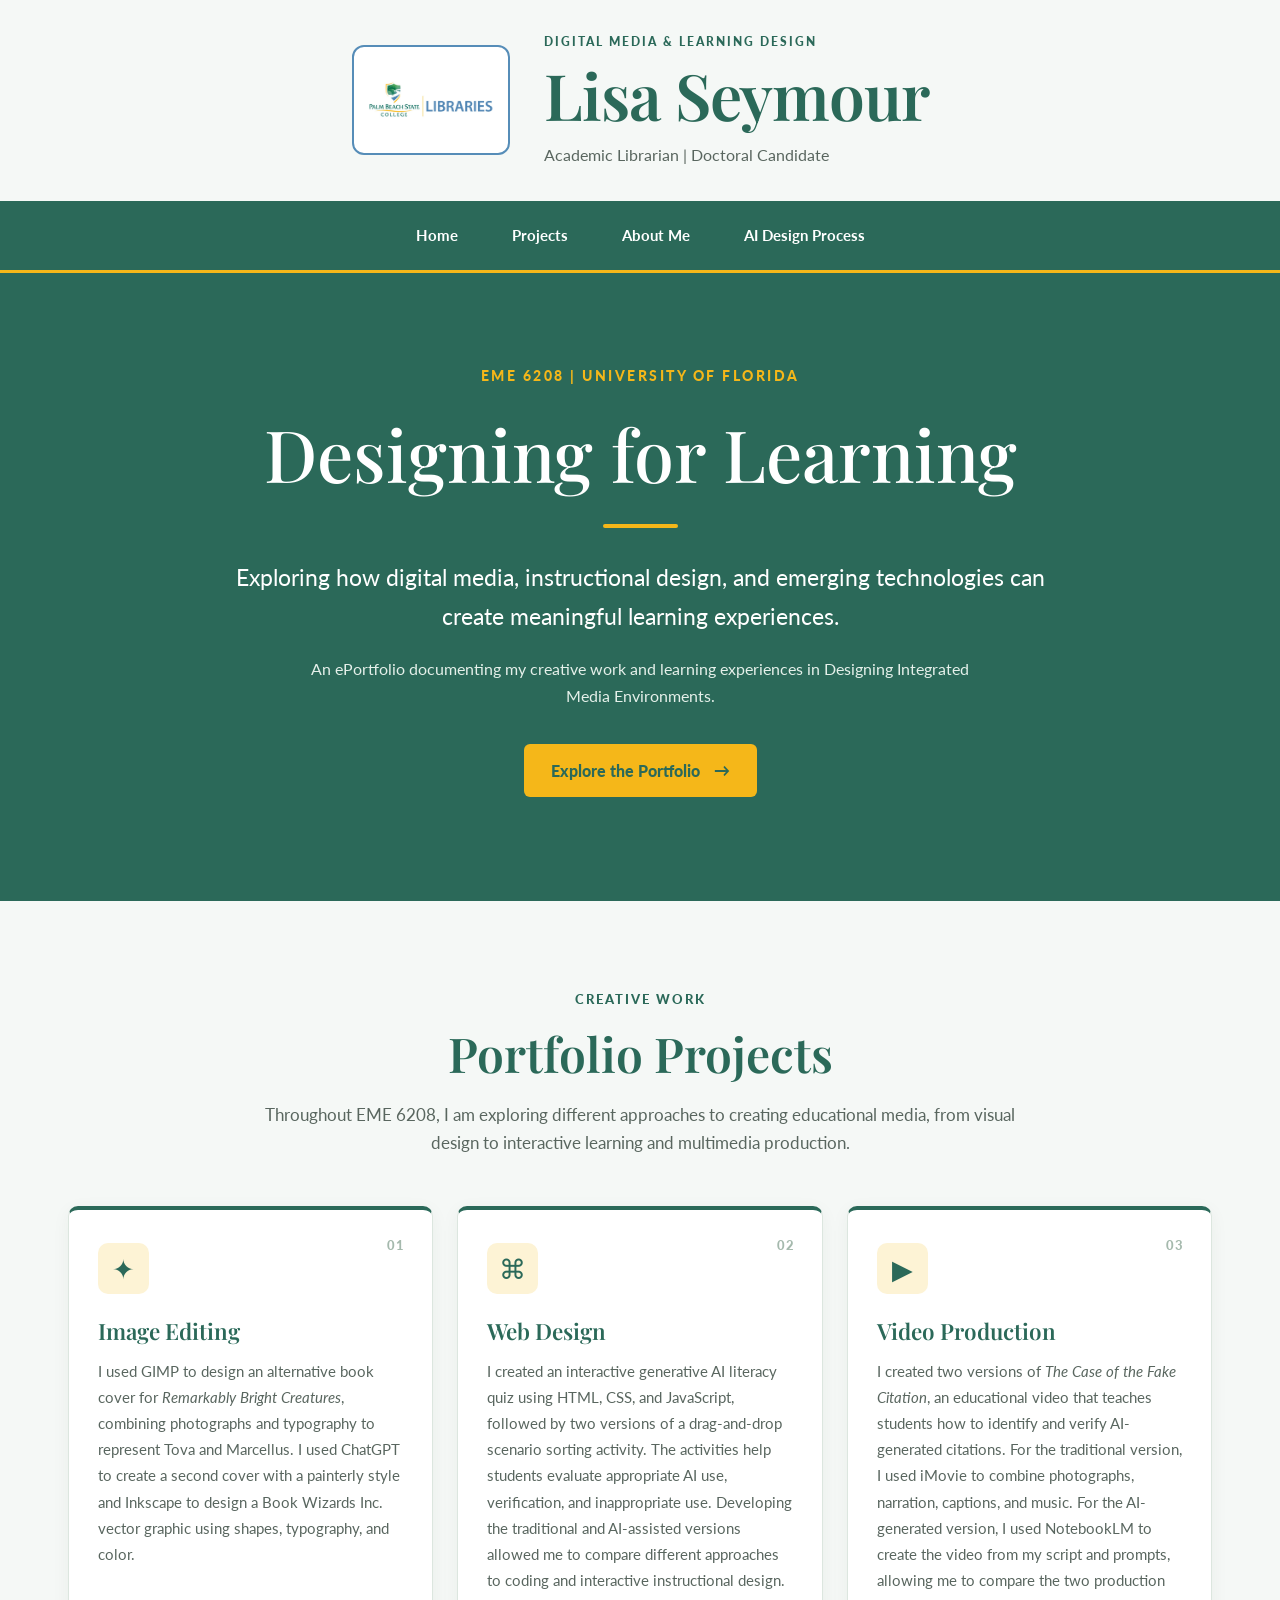
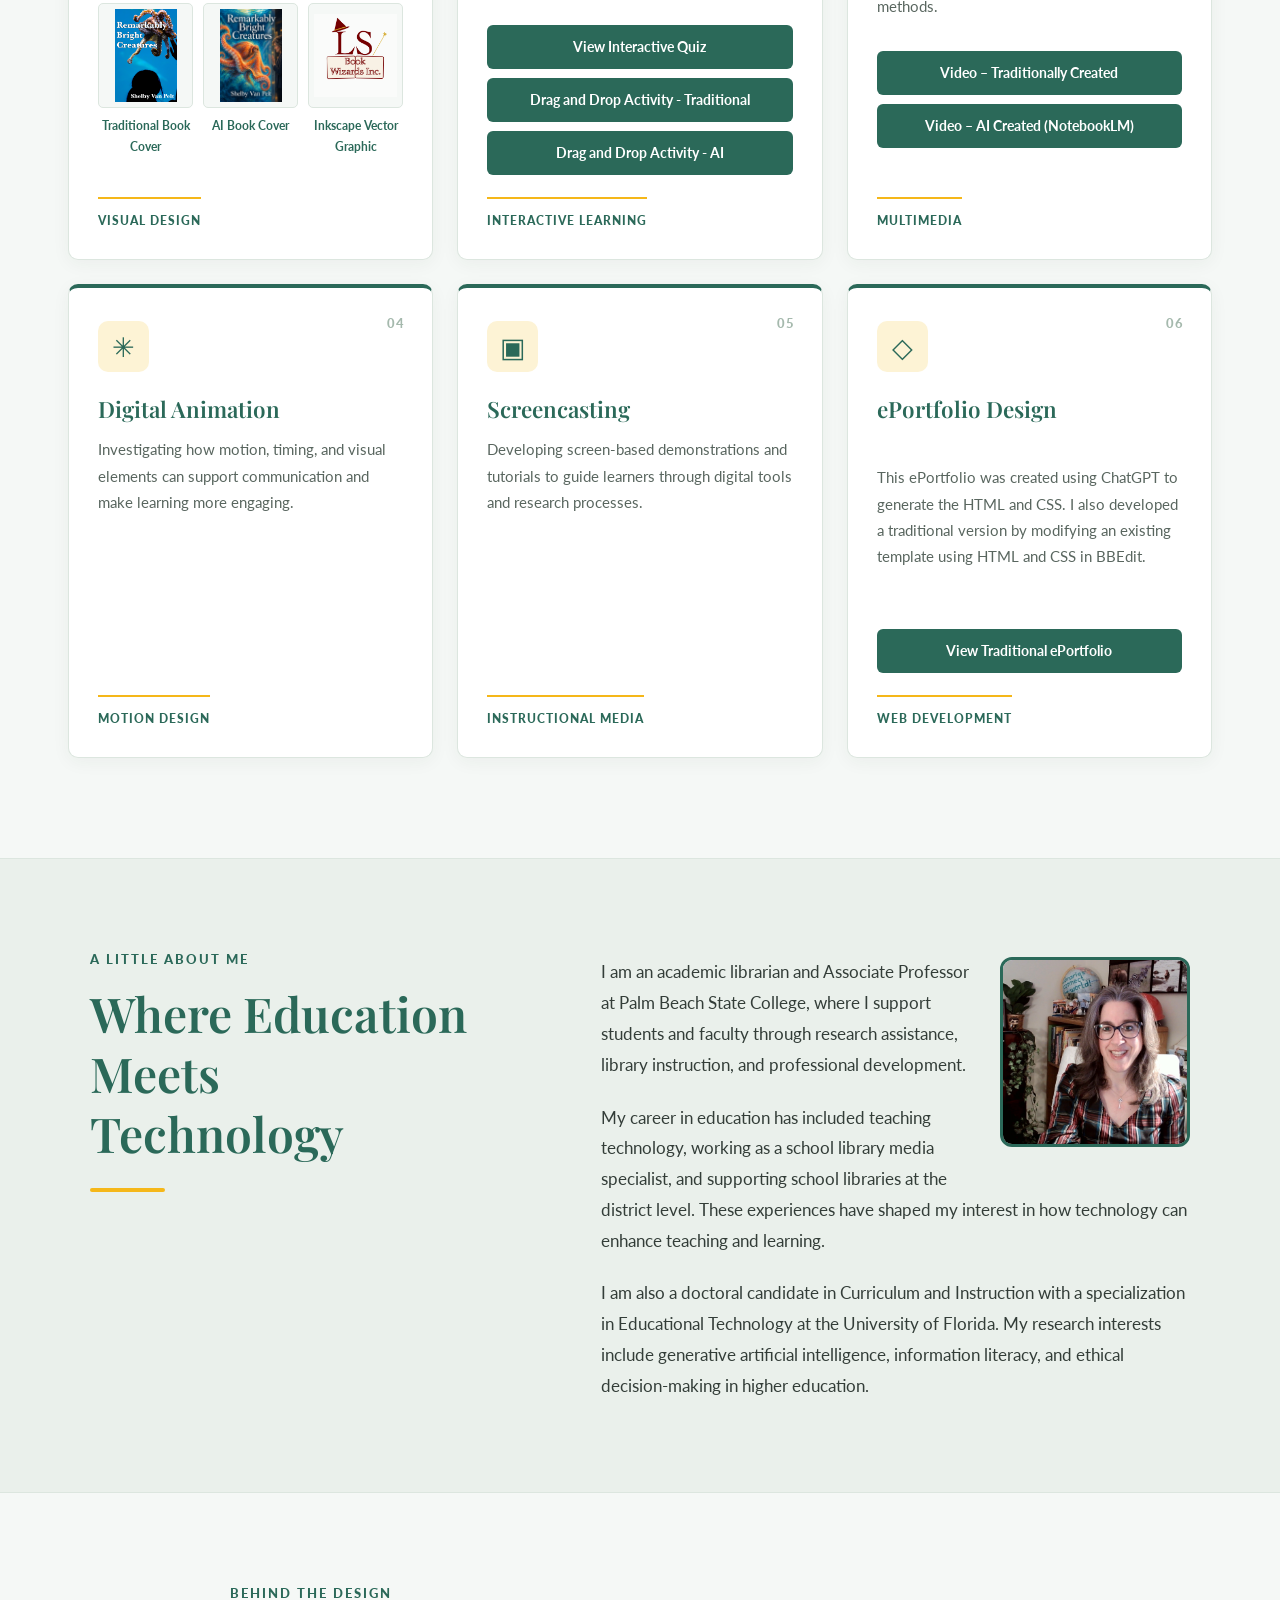
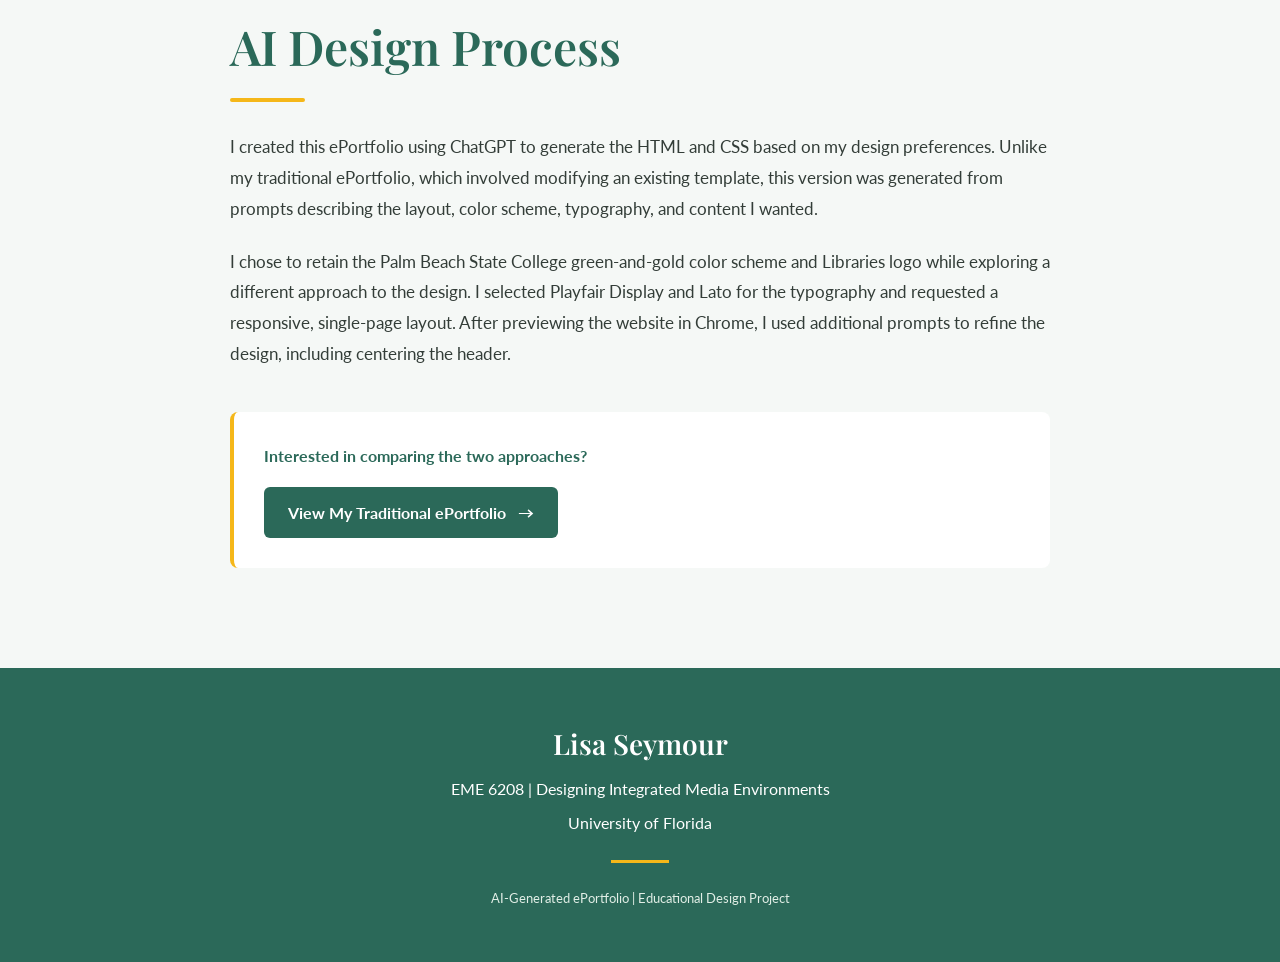
==== eportfolio/index.html @ 08dcd6a3 "Rename AI ePortfolio folder" ====
<!DOCTYPE html>
<html lang="en">
<head>
  <meta charset="UTF-8">
  <meta name="viewport" content="width=device-width, initial-scale=1.0">
  <meta name="description" content="Lisa Seymour's AI-generated ePortfolio for EME 6208: Designing Integrated Media Environments.">
  <title>Lisa Seymour | Digital Media ePortfolio</title>
  <link rel="stylesheet" href="style.css">
</head>

<body>

  <!-- Header and navigation -->
  <header class="site-header" id="home">
    <div class="header-inner">

      <a class="logo-link" href="#home" aria-label="Return to homepage">
        <div class="logo-frame">
          <img src="PBSC_LIBRARIES-LOGO.jpg"
               alt="Palm Beach State College Libraries logo">
        </div>
      </a>

      <div class="header-identity">
        <p class="eyebrow">Digital Media & Learning Design</p>
        <h1>Lisa Seymour</h1>
        <p class="header-subtitle">
          Academic Librarian | Doctoral Candidate
        </p>
      </div>

    </div>

    <nav class="main-nav" aria-label="Main navigation">
      <a href="#home">Home</a>
      <a href="#projects">Projects</a>
      <a href="#about">About Me</a>
      <a href="#ai-process">AI Design Process</a>
    </nav>
  </header>

  <main>

    <!-- Introduction -->
    <section class="hero" aria-labelledby="hero-title">
      <div class="hero-content">
        <p class="hero-kicker">EME 6208 | University of Florida</p>

        <h2 id="hero-title">Designing for Learning</h2>

        <div class="gold-rule"></div>

        <p class="hero-description">
          Exploring how digital media, instructional design,
          and emerging technologies can create meaningful
          learning experiences.
        </p>

        <p class="hero-secondary">
          An ePortfolio documenting my creative work and
          learning experiences in Designing Integrated
          Media Environments.
        </p>

        <a class="hero-button" href="#projects">
          Explore the Portfolio
          <span aria-hidden="true">&rarr;</span>
        </a>
      </div>
    </section>

    <!-- Project showcase -->
    <section class="projects-section" id="projects"
             aria-labelledby="projects-title">

      <div class="section-heading">
        <p class="section-label">Creative Work</p>
        <h2 id="projects-title">Portfolio Projects</h2>
        <p>
          Throughout EME 6208, I am exploring different
          approaches to creating educational media,
          from visual design to interactive learning
          and multimedia production.
        </p>
      </div>

      <div class="project-grid">

        <article class="project-card">
          <div class="card-number">01</div>
          <div class="card-icon" aria-hidden="true">✦</div>
          <h3>Image Editing</h3>
          <p>
  I used GIMP to design an alternative book cover for
  <em>Remarkably Bright Creatures</em>, combining photographs
  and typography to represent Tova and Marcellus.
  I used ChatGPT to create a second cover with a painterly
  style and Inkscape to design a Book Wizards Inc.
  vector graphic using shapes, typography, and color.
</p>
          
<div class="image-gallery">

  <a href="remarkably-bright-creatures-traditional.png"
     target="_blank" rel="noopener noreferrer">
    <img src="remarkably-bright-creatures-traditional.png"
         alt="Traditionally designed alternative cover for Remarkably Bright Creatures">
    <span>Traditional Book Cover</span>
  </a>

  <a href="AI_RemarkablyBrightCreatures.png"
     target="_blank" rel="noopener noreferrer">
    <img src="AI_RemarkablyBrightCreatures.png"
         alt="AI-generated alternative cover for Remarkably Bright Creatures">
    <span>AI Book Cover</span>
  </a>

  <a href="book-wizard-final.png"
     target="_blank" rel="noopener noreferrer">
    <img src="book-wizard-final.png"
         alt="Book Wizards vector illustration created in Inkscape">
    <span>Inkscape Vector Graphic</span>
  </a>

</div>

          <span class="card-category">Visual Design</span>
        </article>

        <article class="project-card">
          <div class="card-number">02</div>
          <div class="card-icon" aria-hidden="true">⌘</div>
          <h3>Web Design</h3>
         <p>
  I created an interactive generative AI literacy quiz
  using HTML, CSS, and JavaScript, followed by two
  versions of a drag-and-drop scenario sorting activity.
  The activities help students evaluate appropriate AI
  use, verification, and inappropriate use. Developing
  the traditional and AI-assisted versions allowed me
  to compare different approaches to coding and
  interactive instructional design.
</p>
<div class="project-links">
  <a href="https://lisaseymour.github.io/designing-integrated-media/project-2/"
     target="_blank" rel="noopener noreferrer"
     class="project-button">
    View Interactive Quiz
  </a>

  <a href="https://lisaseymour.github.io/designing-integrated-media/project-3-traditional/"
     target="_blank" rel="noopener noreferrer"
     class="project-button">
    Drag and Drop Activity - Traditional
  </a>

  <a href="https://lisaseymour.github.io/designing-integrated-media/project-3-ai/"
     target="_blank" rel="noopener noreferrer"
     class="project-button">
    Drag and Drop Activity - AI
  </a>
</div>

          <span class="card-category">Interactive Learning</span>
        </article>

        <article class="project-card">
          <div class="card-number">03</div>
          <div class="card-icon" aria-hidden="true">▶</div>
          <h3>Video Production</h3>
          <p>
  I created two versions of <em>The Case of the Fake
  Citation</em>, an educational video that teaches
  students how to identify and verify AI-generated
  citations. For the traditional version, I used
  iMovie to combine photographs, narration, captions,
  and music. For the AI-generated version, I used
  NotebookLM to create the video from my script and
  prompts, allowing me to compare the two production
  methods.
</p>
         
<div class="project-links">

  <a href="https://youtu.be/gQKt2Cko8yQ"
     target="_blank" rel="noopener noreferrer"
     class="project-button">
    Video – Traditionally Created
  </a>

  <a href="https://youtu.be/zYoEh9pYAro"
     target="_blank" rel="noopener noreferrer"
     class="project-button">
    Video – AI Created (NotebookLM)
  </a>

</div>

          <span class="card-category">Multimedia</span>
        </article>

        <article class="project-card">
          <div class="card-number">04</div>
          <div class="card-icon" aria-hidden="true">✳</div>
          <h3>Digital Animation</h3>
          <p>
            Investigating how motion, timing, and visual
            elements can support communication and make
            learning more engaging.
          </p>
          <span class="card-category">Motion Design</span>
        </article>

        <article class="project-card">
          <div class="card-number">05</div>
          <div class="card-icon" aria-hidden="true">▣</div>
          <h3>Screencasting</h3>
          <p>
            Developing screen-based demonstrations and
            tutorials to guide learners through digital
            tools and research processes.
          </p>
          <span class="card-category">Instructional Media</span>
        </article>

        <article class="project-card">
          <div class="card-number">06</div>
          <div class="card-icon" aria-hidden="true">◇</div>
          <h3>ePortfolio Design</h3>
          <p>
           <p>
  This ePortfolio was created using ChatGPT to generate
  the HTML and CSS. I also developed a traditional
  version by modifying an existing template using
  HTML and CSS in BBEdit.
</p>
          </p>
         <div class="project-links">
  <a href="https://lisaseymour.github.io/designing-integrated-media/"
     target="_blank" rel="noopener noreferrer"
     class="project-button">
    View Traditional ePortfolio
  </a>
</div>
          <span class="card-category">Web Development</span>
        </article>

      </div>
    </section>

    <!-- About section -->
    <section class="about-section" id="about"
             aria-labelledby="about-title">

      <div class="about-container">

        <div class="about-intro">
          <p class="section-label">A Little About Me</p>
          <h2 id="about-title">Where Education Meets Technology</h2>
          <div class="gold-rule"></div>
        </div>

        <div class="about-text">
        <img
  src="Profile_Square.jpg"
  alt="Lisa Seymour"
  class="about-photo"
>
          <p>
            I am an academic librarian and Associate Professor
            at Palm Beach State College, where I support
            students and faculty through research assistance,
            library instruction, and professional development.
          </p>

          <p>
            My career in education has included teaching
            technology, working as a school library media
            specialist, and supporting school libraries
            at the district level. These experiences have
            shaped my interest in how technology can enhance
            teaching and learning.
          </p>

          <p>
            I am also a doctoral candidate in Curriculum
            and Instruction with a specialization in
            Educational Technology at the University of
            Florida. My research interests include generative
            artificial intelligence, information literacy,
            and ethical decision-making in higher education.
          </p>
        </div>

      </div>
    </section>

<!-- AI Design Process -->
<section class="ai-process-section" id="ai-process"
         aria-labelledby="ai-process-title">

  <div class="ai-process-container">

    <p class="section-label">Behind the Design</p>
    <h2 id="ai-process-title">AI Design Process</h2>
    <div class="gold-rule"></div>

    <p>
      I created this ePortfolio using ChatGPT to generate the
      HTML and CSS based on my design preferences. Unlike my
      traditional ePortfolio, which involved modifying an
      existing template, this version was generated from
      prompts describing the layout, color scheme, typography,
      and content I wanted.
    </p>

    <p>
      I chose to retain the Palm Beach State College green-and-gold
      color scheme and Libraries logo while exploring a different
      approach to the design. I selected Playfair Display and Lato
      for the typography and requested a responsive, single-page
      layout. After previewing the website in Chrome, I used
      additional prompts to refine the design, including centering
      the header.
    </p>

    <div class="comparison-link">
      <p>Interested in comparing the two approaches?</p>

      <a href="https://lisaseymour.github.io/designing-integrated-media/"
         target="_blank"
         rel="noopener noreferrer"
         class="traditional-button">
        View My Traditional ePortfolio
        <span aria-hidden="true">&rarr;</span>
      </a>
    </div>

  </div>
</section>

  </main>

  <!-- Footer -->
  <footer class="site-footer">
    <p class="footer-name">Lisa Seymour</p>
    <p>EME 6208 | Designing Integrated Media Environments</p>
    <p>University of Florida</p>

    <div class="footer-rule"></div>

    <p class="footer-note">
      AI-Generated ePortfolio | Educational Design Project
    </p>
  </footer>

</body>
</html>
---- eportfolio/style.css ----
/* ==========================================
   AI-GENERATED EPORTFOLIO
   Lisa Seymour | EME 6208
   ========================================== */

/* Google Fonts */

@import url('https://fonts.googleapis.com/css2?family=Lato:wght@300;400;700;900&family=Playfair+Display:wght@400;500;600;700&display=swap');


/* Color palette and design settings */

:root {
  --pbsc-green: #2B6959;
  --pbsc-gold: #F5B719;
  --library-blue: #568DB8;
  --off-white: #F5F8F6;
  --white: #FFFFFF;
  --text-dark: #333D38;
  --text-muted: #59665F;
  --border-light: #DCE6DF;

  --serif-font: 'Playfair Display', Georgia, serif;
  --body-font: 'Lato', Arial, sans-serif;
}


/* Basic reset */

* {
  box-sizing: border-box;
}

html {
  scroll-behavior: smooth;
}

body {
  margin: 0;
  background-color: var(--off-white);
  color: var(--text-dark);
  font-family: var(--body-font);
  font-size: 16px;
  line-height: 1.7;
}

h1, h2, h3, p {
  margin-top: 0;
}

h1, h2, h3 {
  line-height: 1.25;
}

h1, h2 {
  font-family: var(--serif-font);
}

a {
  color: inherit;
}

a:focus-visible {
  outline: 3px solid var(--library-blue);
  outline-offset: 4px;
}

section {
  scroll-margin-top: 24px;
}


/* ==========================================
   HEADER
   ========================================== */

.site-header {
  background-color: var(--off-white);
  border-bottom: 3px solid var(--pbsc-gold);
}

.header-inner {
  max-width: 1160px;
  margin: 0 auto;
  padding: 32px 28px;
  display: flex;
  align-items: center;
  gap: 34px;
}

.logo-link {
  display: inline-flex;
  flex-shrink: 0;
  text-decoration: none;
}

.logo-frame {
  width: 158px;
  min-height: 110px;
  display: flex;
  align-items: center;
  justify-content: center;
  background-color: var(--white);
  border: 2px solid var(--library-blue);
  border-radius: 12px;
  padding: 12px;
}

.logo-frame img {
  display: block;
  width: 100%;
  max-height: 100px;
  object-fit: contain;
}

.header-identity h1 {
  font-size: clamp(2.6rem, 5vw, 4.3rem);
  font-weight: 600;
  color: var(--pbsc-green);
  margin: 3px 0 6px;
  letter-spacing: -1px;
}

.eyebrow {
  margin: 0;
  color: var(--pbsc-green);
  font-size: 0.75rem;
  font-weight: 900;
  letter-spacing: 2px;
  text-transform: uppercase;
}

.header-subtitle {
  color: var(--text-muted);
  font-size: 1rem;
  margin: 0;
}


/* Navigation */

.main-nav {
  display: flex;
  justify-content: center;
  flex-wrap: wrap;
  gap: 8px;
  padding: 12px 20px;
  background-color: var(--pbsc-green);
}

.main-nav a {
  color: var(--white);
  font-size: 0.92rem;
  font-weight: 700;
  text-decoration: none;
  padding: 10px 23px;
  border-radius: 5px;
  transition: background-color 0.2s ease,
              color 0.2s ease;
}

.main-nav a:hover,
.main-nav a:focus-visible {
  background-color: var(--pbsc-gold);
  color: var(--pbsc-green);
}


/* ==========================================
   HERO INTRODUCTION
   ========================================== */

.hero {
  background-color: var(--pbsc-green);
  color: var(--white);
  padding: 92px 28px 104px;
  text-align: center;
}

.hero-content {
  max-width: 850px;
  margin: 0 auto;
}

.hero-kicker {
  color: var(--pbsc-gold);
  font-size: 0.85rem;
  font-weight: 900;
  letter-spacing: 2.5px;
  text-transform: uppercase;
  margin-bottom: 20px;
}

.hero h2 {
  color: var(--white);
  font-size: clamp(2.6rem, 6vw, 4.5rem);
  font-weight: 500;
  margin-bottom: 26px;
}

.gold-rule {
  width: 75px;
  height: 4px;
  background-color: var(--pbsc-gold);
  border-radius: 2px;
}

.hero .gold-rule {
  margin: 0 auto 30px;
}

.hero-description {
  font-size: clamp(1.1rem, 2.5vw, 1.45rem);
  font-weight: 400;
  line-height: 1.7;
  margin-bottom: 18px;
}

.hero-secondary {
  max-width: 670px;
  margin: 0 auto 35px;
  color: #E5F0EA;
  font-size: 1rem;
}

.hero-button {
  display: inline-flex;
  align-items: center;
  justify-content: center;
  gap: 14px;
  background-color: var(--pbsc-gold);
  color: var(--pbsc-green);
  padding: 13px 27px;
  border-radius: 6px;
  font-weight: 900;
  text-decoration: none;
  transition: background-color 0.2s ease,
              transform 0.2s ease;
}

.hero-button:hover {
  background-color: var(--white);
  transform: translateY(-2px);
}


/* ==========================================
   PROJECT SHOWCASE
   ========================================== */

.projects-section {
  max-width: 1200px;
  margin: 0 auto;
  padding: 88px 28px 100px;
}

.section-heading {
  max-width: 760px;
  margin: 0 auto 48px;
  text-align: center;
}

.section-label {
  color: var(--pbsc-green);
  font-size: 0.8rem;
  font-weight: 900;
  text-transform: uppercase;
  letter-spacing: 2px;
  margin-bottom: 12px;
}

.section-heading h2,
.about-intro h2 {
  font-size: clamp(2.1rem, 4vw, 3rem);
  font-weight: 600;
  color: var(--pbsc-green);
  margin-bottom: 18px;
}

.section-heading > p:last-child {
  color: var(--text-muted);
  font-size: 1.05rem;
  margin-bottom: 0;
}


/* Six responsive project cards */

.project-grid {
  display: grid;
  grid-template-columns: repeat(3, minmax(0, 1fr));
  gap: 24px;
}

.project-card {
  position: relative;
  display: flex;
  flex-direction: column;
  min-width: 0;
  min-height: 315px;
  padding: 33px 29px 28px;
  background-color: var(--white);
  border: 1px solid var(--border-light);
  border-top: 4px solid var(--pbsc-green);
  border-radius: 10px;
  box-shadow: 0 4px 18px rgba(32, 65, 49, 0.05);
  transition: transform 0.2s ease,
              box-shadow 0.2s ease;
}

.project-card:hover {
  transform: translateY(-4px);
  box-shadow: 0 10px 26px rgba(32, 65, 49, 0.12);
}

.card-number {
  position: absolute;
  top: 25px;
  right: 27px;
  color: #A5B9AD;
  font-size: 0.8rem;
  font-weight: 900;
  letter-spacing: 1px;
}

.card-icon {
  display: flex;
  justify-content: center;
  align-items: center;
  width: 51px;
  height: 51px;
  margin-bottom: 23px;
  color: var(--pbsc-green);
  background-color: #FDF3D5;
  border-radius: 10px;
  font-size: 1.7rem;
  line-height: 1;
}

.project-card h3 {
  color: var(--pbsc-green);
  font-family: var(--serif-font);
  font-size: 1.4rem;
  font-weight: 600;
  margin-bottom: 13px;
}

.project-card p {
  color: var(--text-muted);
  font-size: 0.96rem;
  line-height: 1.7;
  margin-bottom: 28px;
}

.card-category {
  align-self: flex-start;
  margin-top: auto;
  padding-top: 12px;
  border-top: 2px solid var(--pbsc-gold);
  color: var(--pbsc-green);
  font-size: 0.76rem;
  font-weight: 900;
  text-transform: uppercase;
  letter-spacing: 1px;
}


/* ==========================================
   ABOUT ME
   ========================================== */

.about-section {
  background-color: #EAF0EB;
  border-top: 1px solid var(--border-light);
  padding: 90px 28px;
}

.about-container {
  max-width: 1100px;
  margin: 0 auto;
  display: grid;
  grid-template-columns: 0.85fr 1.15fr;
  gap: 75px;
  align-items: start;
}

.about-intro h2 {
  max-width: 390px;
  margin-bottom: 25px;
}

.about-text {
  padding-top: 8px;
}

.about-text p {
  color: var(--text-dark);
  font-size: 1.04rem;
  line-height: 1.85;
  margin-bottom: 22px;
}

.about-text p:last-child {
  margin-bottom: 0;
}


/* ==========================================
   FOOTER
   ========================================== */

.site-footer {
  padding: 52px 25px 45px;
  background-color: var(--pbsc-green);
  color: var(--white);
  text-align: center;
}

.footer-name {
  color: var(--white);
  font-family: var(--serif-font);
  font-size: 1.75rem;
  font-weight: 600;
  margin-bottom: 12px;
}

.site-footer p {
  margin-top: 0;
  margin-bottom: 7px;
}

.footer-rule {
  width: 58px;
  height: 3px;
  margin: 24px auto;
  background-color: var(--pbsc-gold);
}

.footer-note {
  color: #E1EEE6;
  font-size: 0.83rem;
}


/* ==========================================
   RESPONSIVE LAYOUT
   ========================================== */

@media (max-width: 900px) {

  .project-grid {
    grid-template-columns: repeat(2, minmax(0, 1fr));
  }

  .about-container {
    grid-template-columns: 1fr;
    gap: 30px;
  }

  .about-intro h2 {
    max-width: none;
  }

  .hero {
    padding: 75px 25px 85px;
  }
}

@media (max-width: 600px) {

  .header-inner {
    flex-direction: column;
    text-align: center;
    gap: 18px;
    padding: 28px 18px;
  }

  .logo-frame {
    width: 140px;
  }

  .header-identity h1 {
    font-size: 2.8rem;
  }

  .main-nav {
    gap: 4px;
    padding: 10px;
  }

  .main-nav a {
    padding: 9px 14px;
    font-size: 0.88rem;
  }

  .hero {
    padding: 64px 20px 76px;
  }

  .hero h2 {
    font-size: 2.7rem;
  }

  .projects-section {
    padding: 65px 20px;
  }

  .project-grid {
    grid-template-columns: 1fr;
  }

  .project-card {
    min-height: 0;
  }

  .about-section {
    padding: 65px 20px;
  }
}

/* Respect reduced-motion preferences */

@media (prefers-reduced-motion: reduce) {
  html {
    scroll-behavior: auto;
  }

  .project-card,
  .hero-button,
  .main-nav a {
    transition: none;
  }

  .project-card:hover,
  .hero-button:hover {
    transform: none;
  }
}
/* Center the header logo and name */
.header-inner {
    justify-content: center;
}

/* ==========================================
   AI DESIGN PROCESS SECTION
   ========================================== */

.ai-process-section {
  background-color: #F5F8F6;
  padding: 90px 28px 100px;
  border-top: 1px solid #DCE6DF;
}

.ai-process-container {
  max-width: 820px;
  margin: 0 auto;
}

.ai-process-container h2 {
  color: #2B6959;
  font-family: 'Playfair Display', Georgia, serif;
  font-size: clamp(2.1rem, 4vw, 3rem);
  font-weight: 600;
  margin-bottom: 22px;
}

.ai-process-container .gold-rule {
  margin-bottom: 30px;
}

.ai-process-container > p:not(.section-label) {
  color: #333D38;
  font-size: 1.04rem;
  line-height: 1.85;
  margin-bottom: 22px;
}

/* Traditional portfolio comparison */

.comparison-link {
  margin-top: 42px;
  padding: 30px;
  background-color: #FFFFFF;
  border-left: 4px solid #F5B719;
  border-radius: 8px;
}

.comparison-link p {
  color: #2B6959;
  font-weight: 700;
  margin-bottom: 18px;
}

.traditional-button {
  display: inline-flex;
  align-items: center;
  gap: 12px;
  background-color: #2B6959;
  color: #FFFFFF;
  padding: 12px 24px;
  border-radius: 6px;
  font-family: 'Lato', Arial, sans-serif;
  font-weight: 700;
  text-decoration: none;
  transition: background-color 0.2s ease,
              color 0.2s ease;
}

.traditional-button:hover {
  background-color: #F5B719;
  color: #2B6959;
}

@media (max-width: 600px) {
  .ai-process-section {
    padding: 65px 20px;
  }

  .comparison-link {
    padding: 24px 20px;
  }
}
/* About Me profile photograph */

.about-photo {
    float: right;
    width: 190px;
    height: 190px;
    object-fit: cover;
    border: 3px solid #2B6959;
    border-radius: 12px;
    margin: 0 0 18px 25px;
}

/* Adjust photo placement for smaller screens */

@media (max-width: 600px) {
    .about-photo {
        float: none;
        display: block;
        margin: 0 auto 25px;
        width: 170px;
        height: 170px;
    }
}

/* Project card buttons */

.project-links {
    display: flex;
    flex-direction: column;
    gap: 9px;
    margin: 4px 0 22px;
}

.project-button {
    display: block;
    background-color: #2B6959;
    color: #FFFFFF;
    padding: 10px 14px;
    border-radius: 6px;
    text-align: center;
    text-decoration: none;
    font-family: 'Lato', Arial, sans-serif;
    font-size: 0.88rem;
    font-weight: 700;
    transition: background-color 0.2s ease,
                color 0.2s ease;
}

.project-button:hover {
    background-color: #F5B719;
    color: #2B6959;
}

/* Image Editing project gallery */

.image-gallery {
    display: grid;
    grid-template-columns: repeat(3, minmax(0, 1fr));
    gap: 10px;
    margin: 8px 0 22px;
}

.image-gallery a {
    display: flex;
    flex-direction: column;
    gap: 8px;
    text-align: center;
    text-decoration: none;
    color: #2B6959;
    font-family: 'Lato', Arial, sans-serif;
    font-size: 0.76rem;
    font-weight: 700;
}

.image-gallery img {
    display: block;
    width: 100%;
    height: 105px;
    object-fit: contain;
    background-color: #F5F8F6;
    border: 1px solid #DCE6DF;
    border-radius: 5px;
    padding: 5px;
}

.image-gallery a:hover img {
    border-color: #F5B719;
    box-shadow: 0 0 0 2px #F5B719;
}

@media (max-width: 600px) {
    .image-gallery img {
        height: 125px;
    }
}
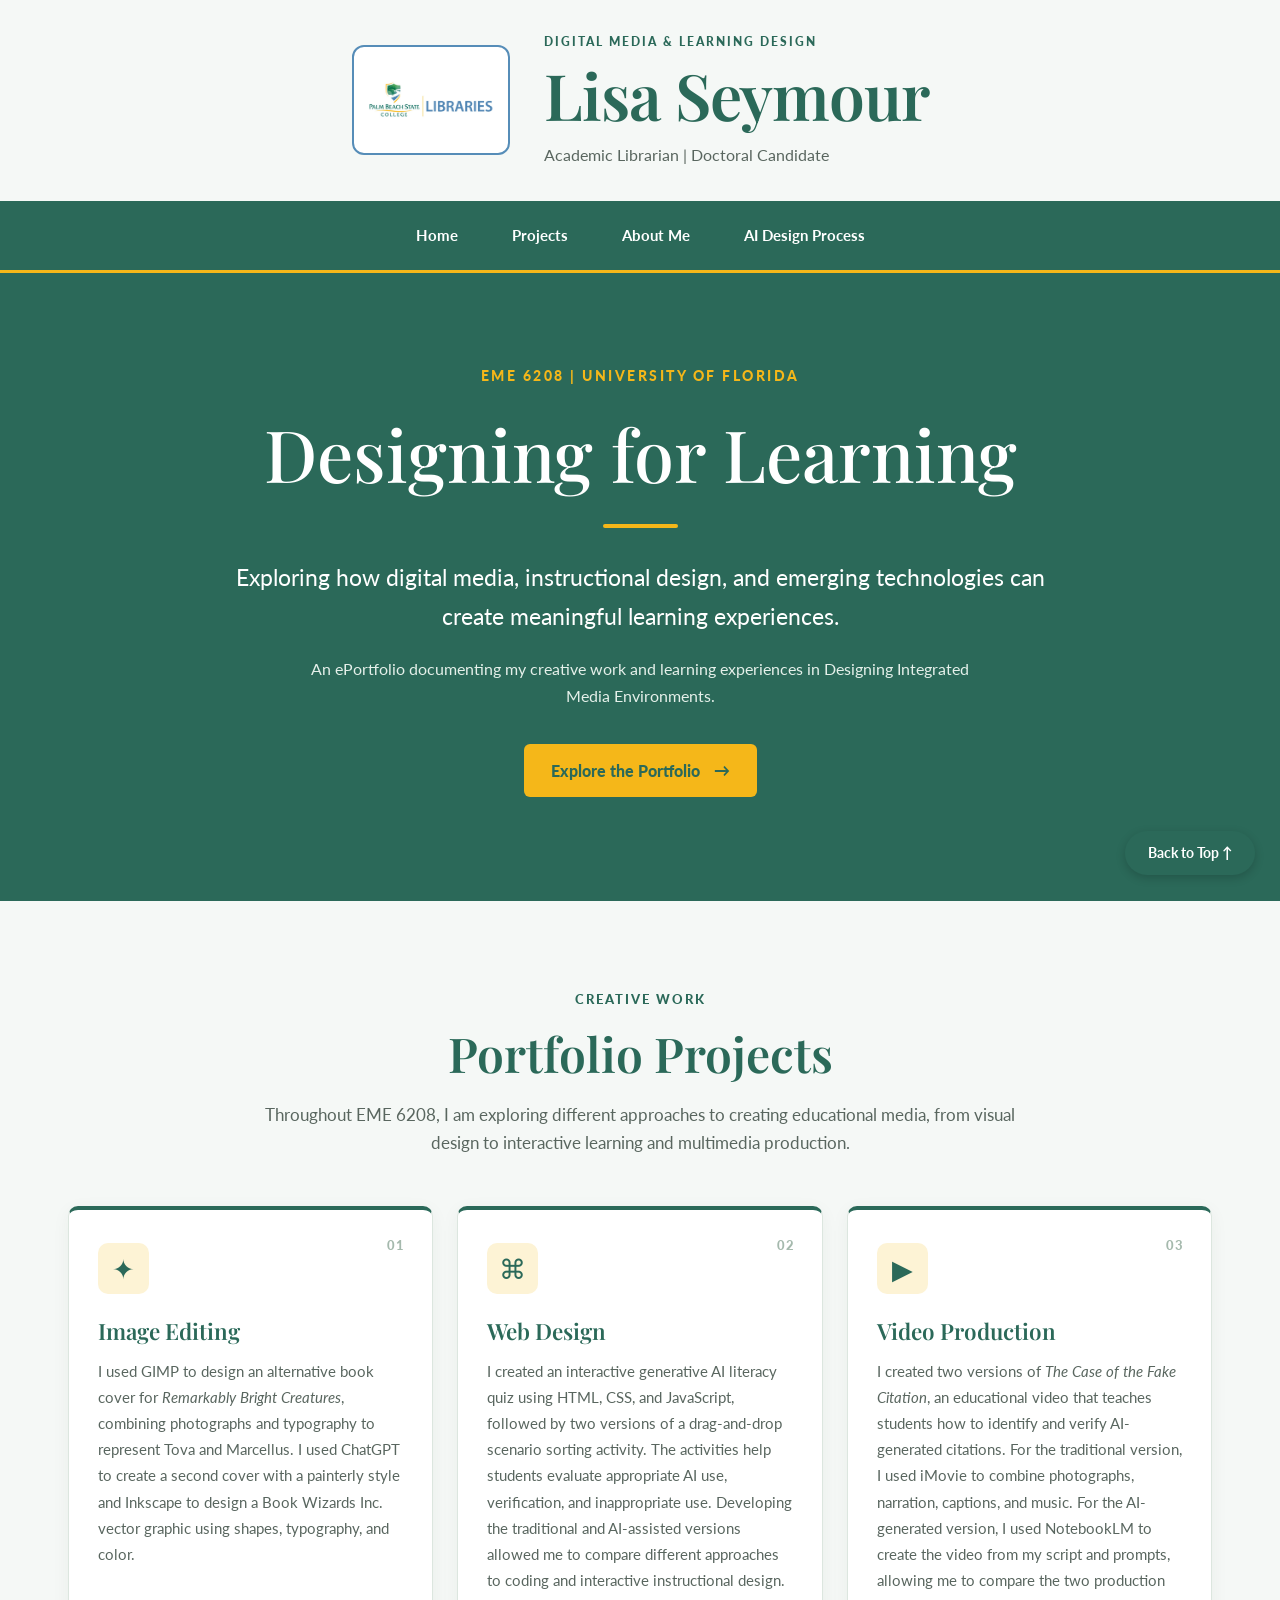
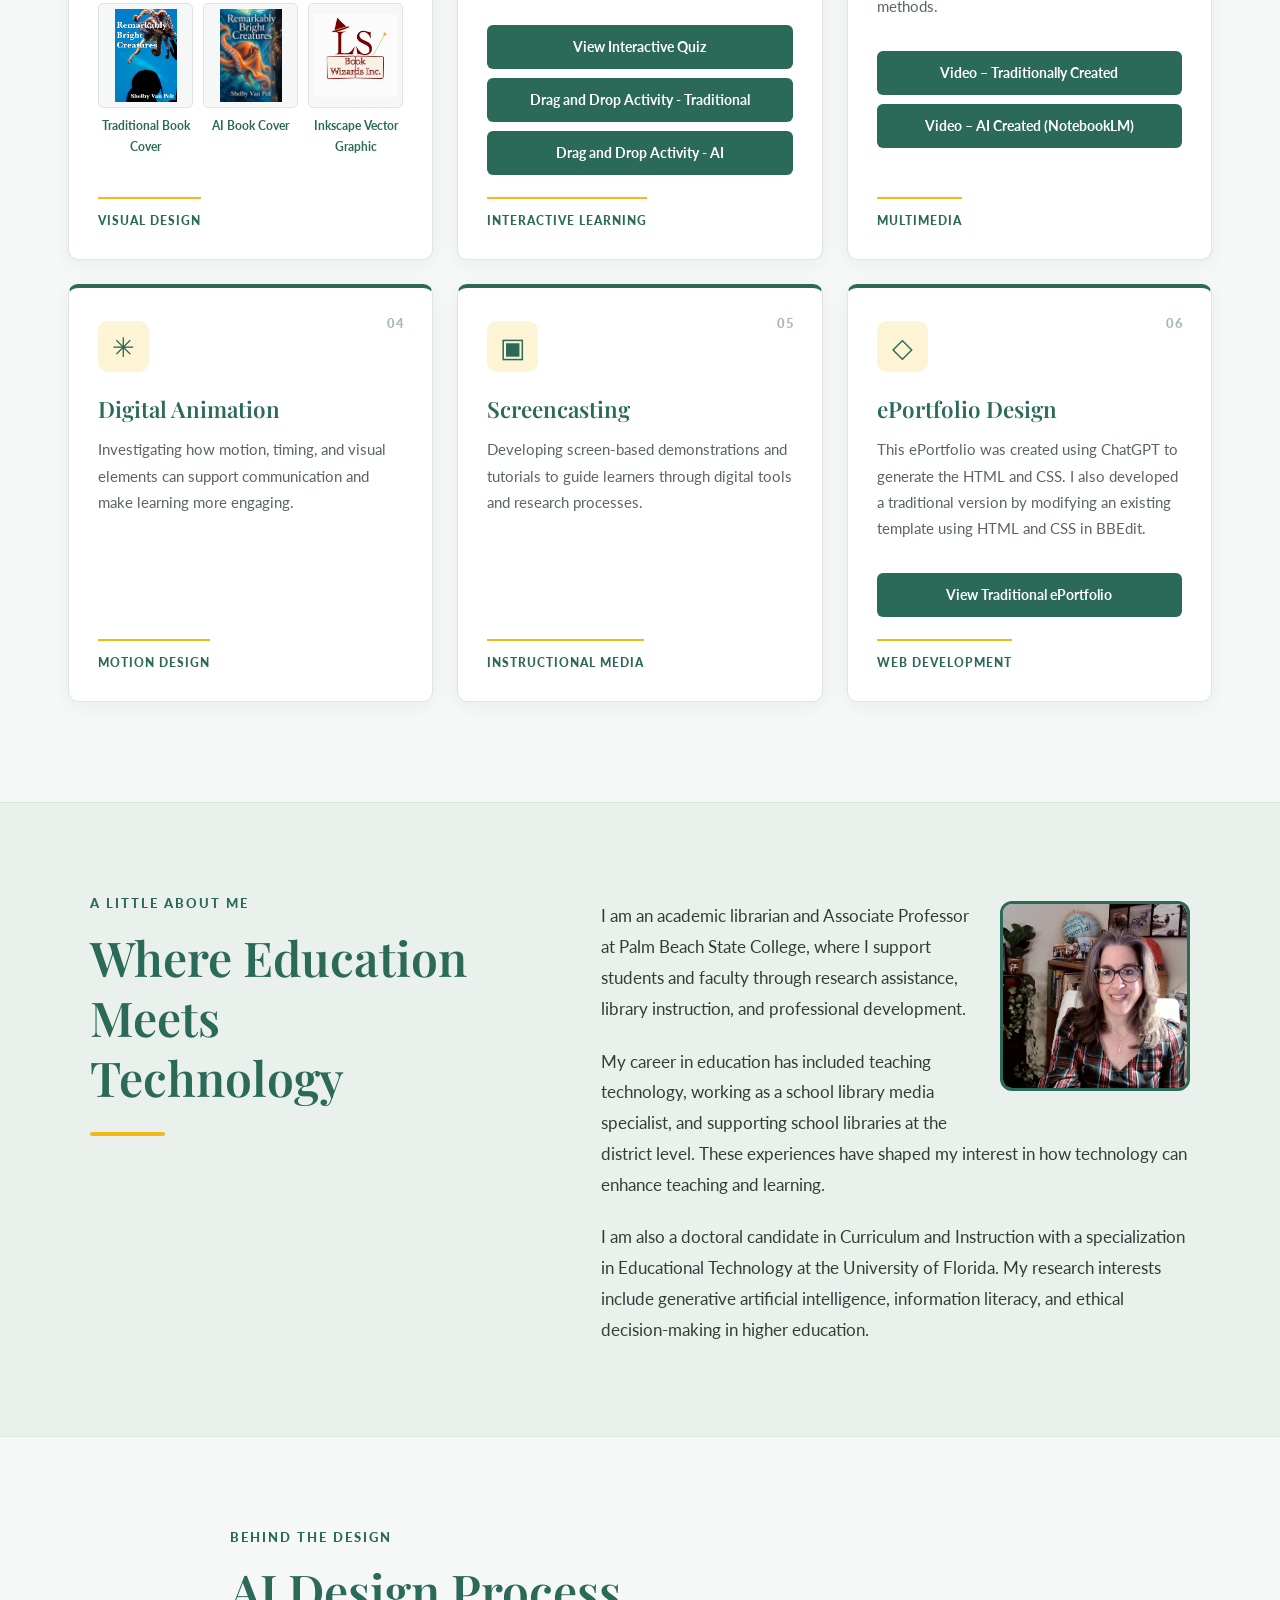
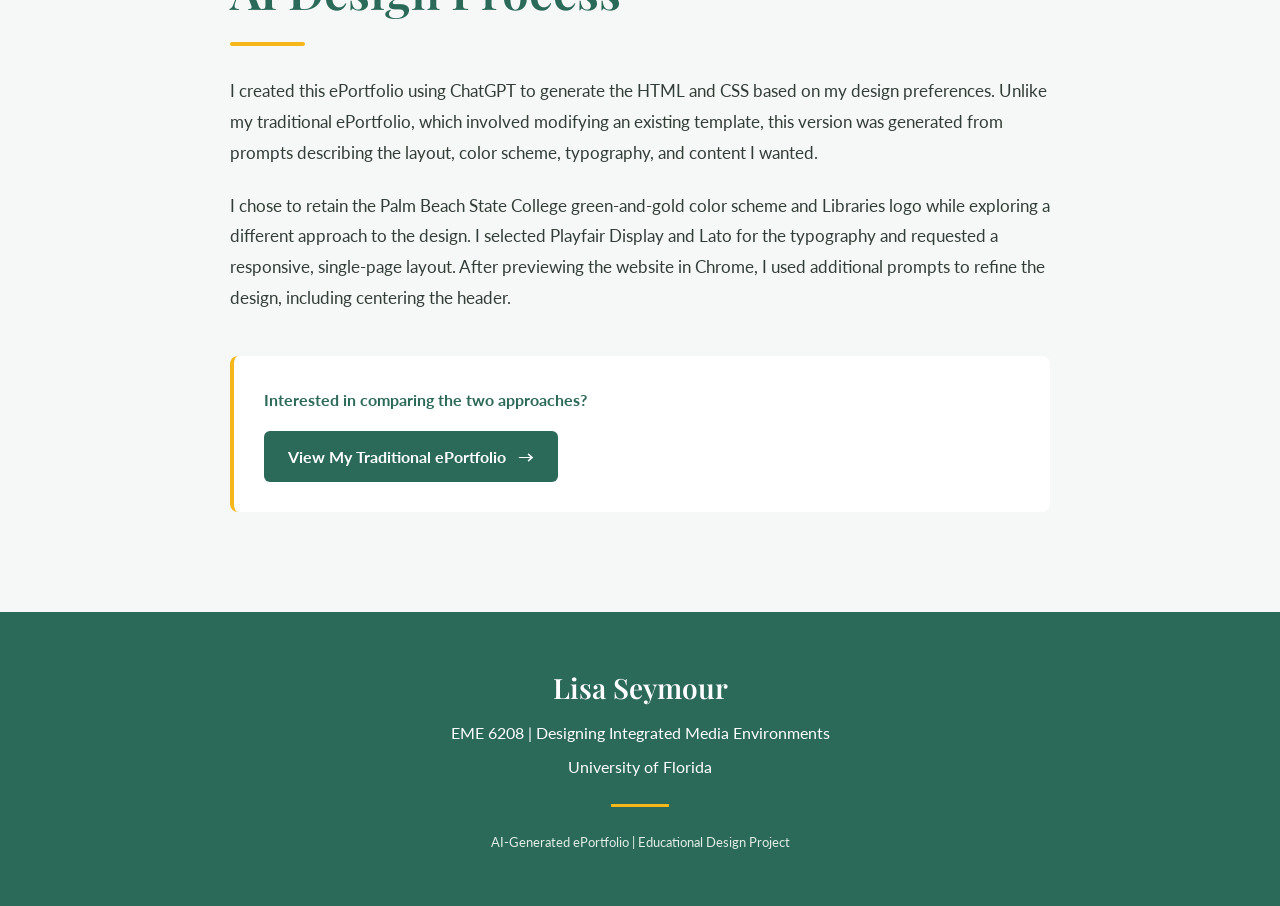
==== commit 7113751e: "update html and css files" ====
--- a/eportfolio/index.html
+++ b/eportfolio/index.html
@@ -229,13 +229,13 @@
           <div class="card-icon" aria-hidden="true">◇</div>
           <h3>ePortfolio Design</h3>
           <p>
-           <p>
+           
   This ePortfolio was created using ChatGPT to generate
   the HTML and CSS. I also developed a traditional
   version by modifying an existing template using
   HTML and CSS in BBEdit.
 </p>
-          </p>
+          
          <div class="project-links">
   <a href="https://lisaseymour.github.io/designing-integrated-media/"
      target="_blank" rel="noopener noreferrer"
@@ -354,6 +354,10 @@
       AI-Generated ePortfolio | Educational Design Project
     </p>
   </footer>
+<!-- Back to Top button -->
+<a href="#home" class="back-to-top" aria-label="Back to top">
+  Back to Top ↑
+</a>
 
 </body>
 </html>
--- a/eportfolio/style.css
+++ b/eportfolio/style.css
@@ -716,4 +716,47 @@
         height: 125px;
     }
 }
-
+/* Back to Top button */
+
+.back-to-top {
+    position: fixed;
+    bottom: 25px;
+    right: 25px;
+    display: flex;
+    align-items: center;
+    justify-content: center;
+    width: 48px;
+    height: 48px;
+    background-color: #2B6959;
+    color: #FFFFFF;
+    border-radius: 50%;
+    text-decoration: none;
+    font-size: 1.6rem;
+    font-weight: 700;
+    box-shadow: 0 3px 10px rgba(0, 0, 0, 0.18);
+    z-index: 1000;
+    transition: background-color 0.2s ease;
+}
+
+.back-to-top:hover {
+    background-color: #F5B719;
+    color: #2B6959;
+}
+
+.back-to-top:focus-visible {
+    outline: 3px solid #568DB8;
+    outline-offset: 3px;
+}
+
+/* Make Back to Top button wide enough for its label */
+
+.back-to-top {
+    width: auto;
+    min-width: 130px;
+    height: 44px;
+    padding: 0 18px;
+    border-radius: 24px;
+    font-size: 0.9rem;
+    white-space: nowrap;
+    gap: 6px;
+}
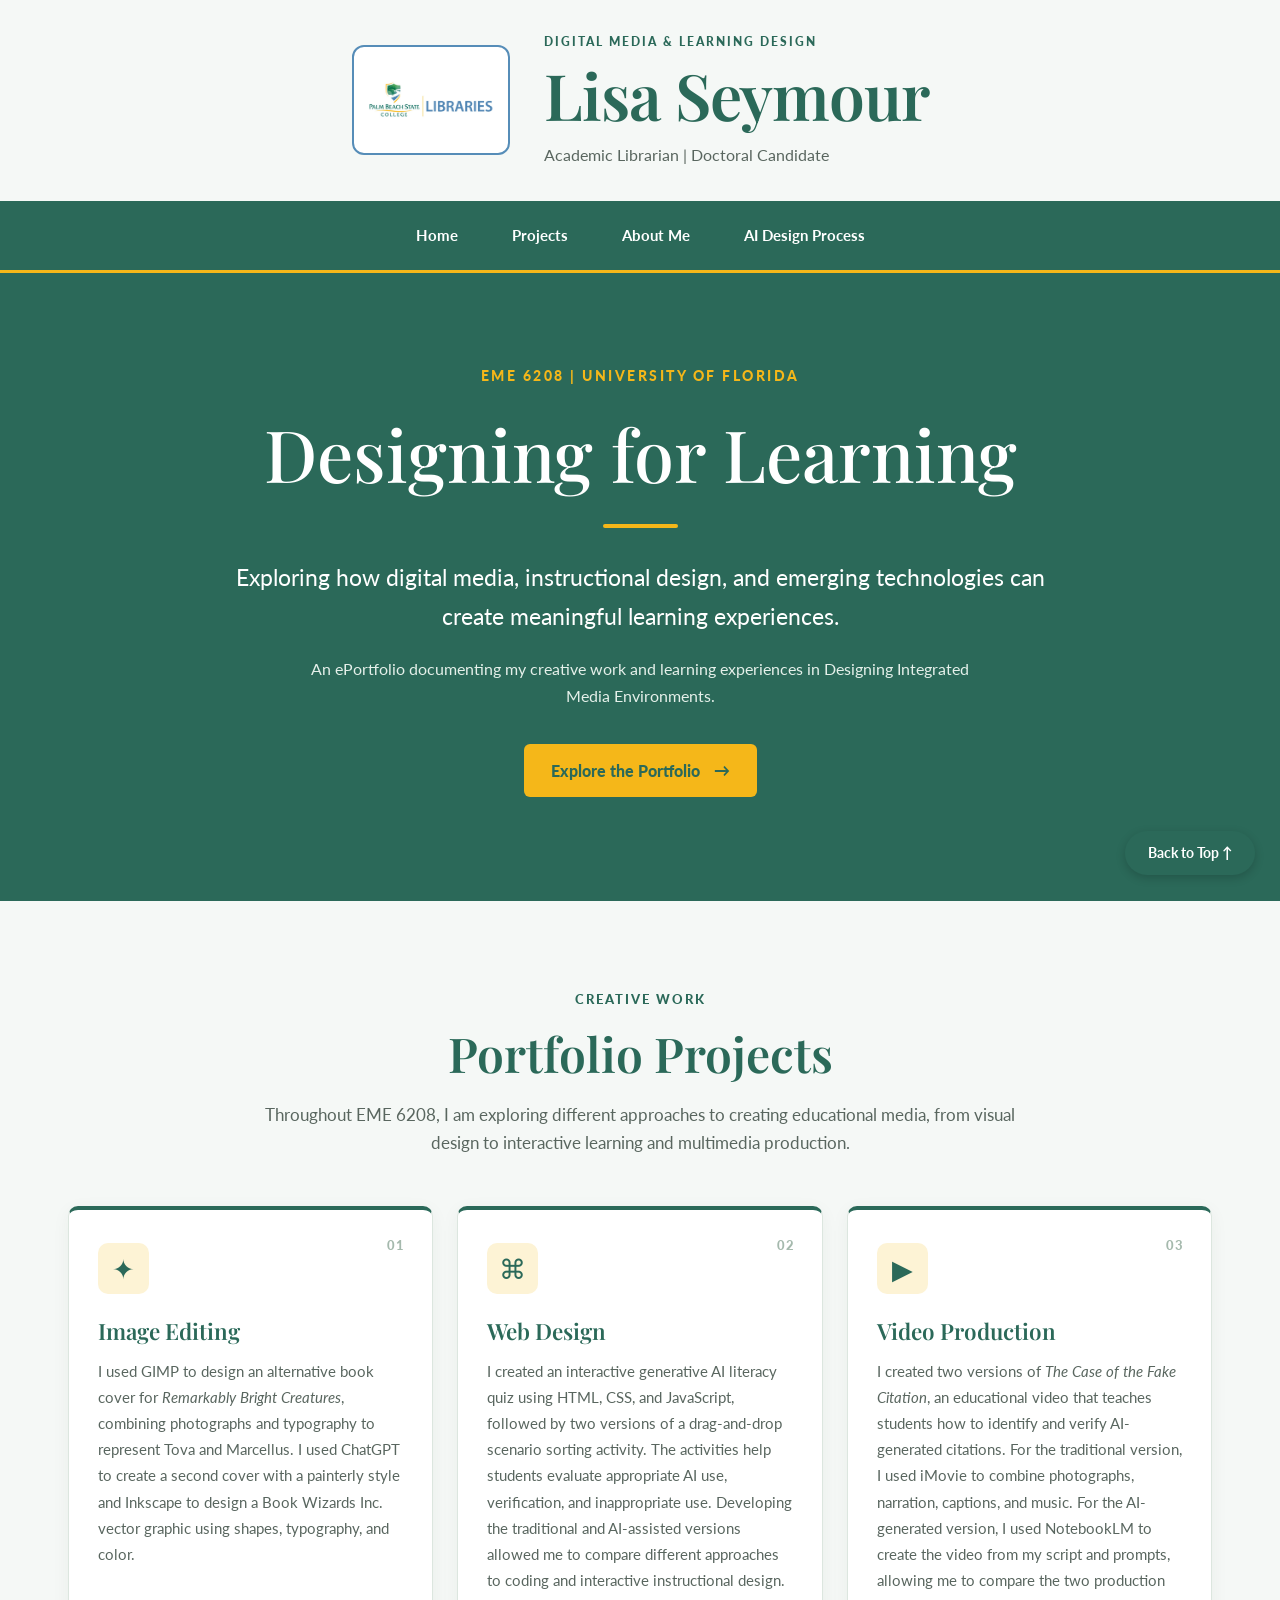
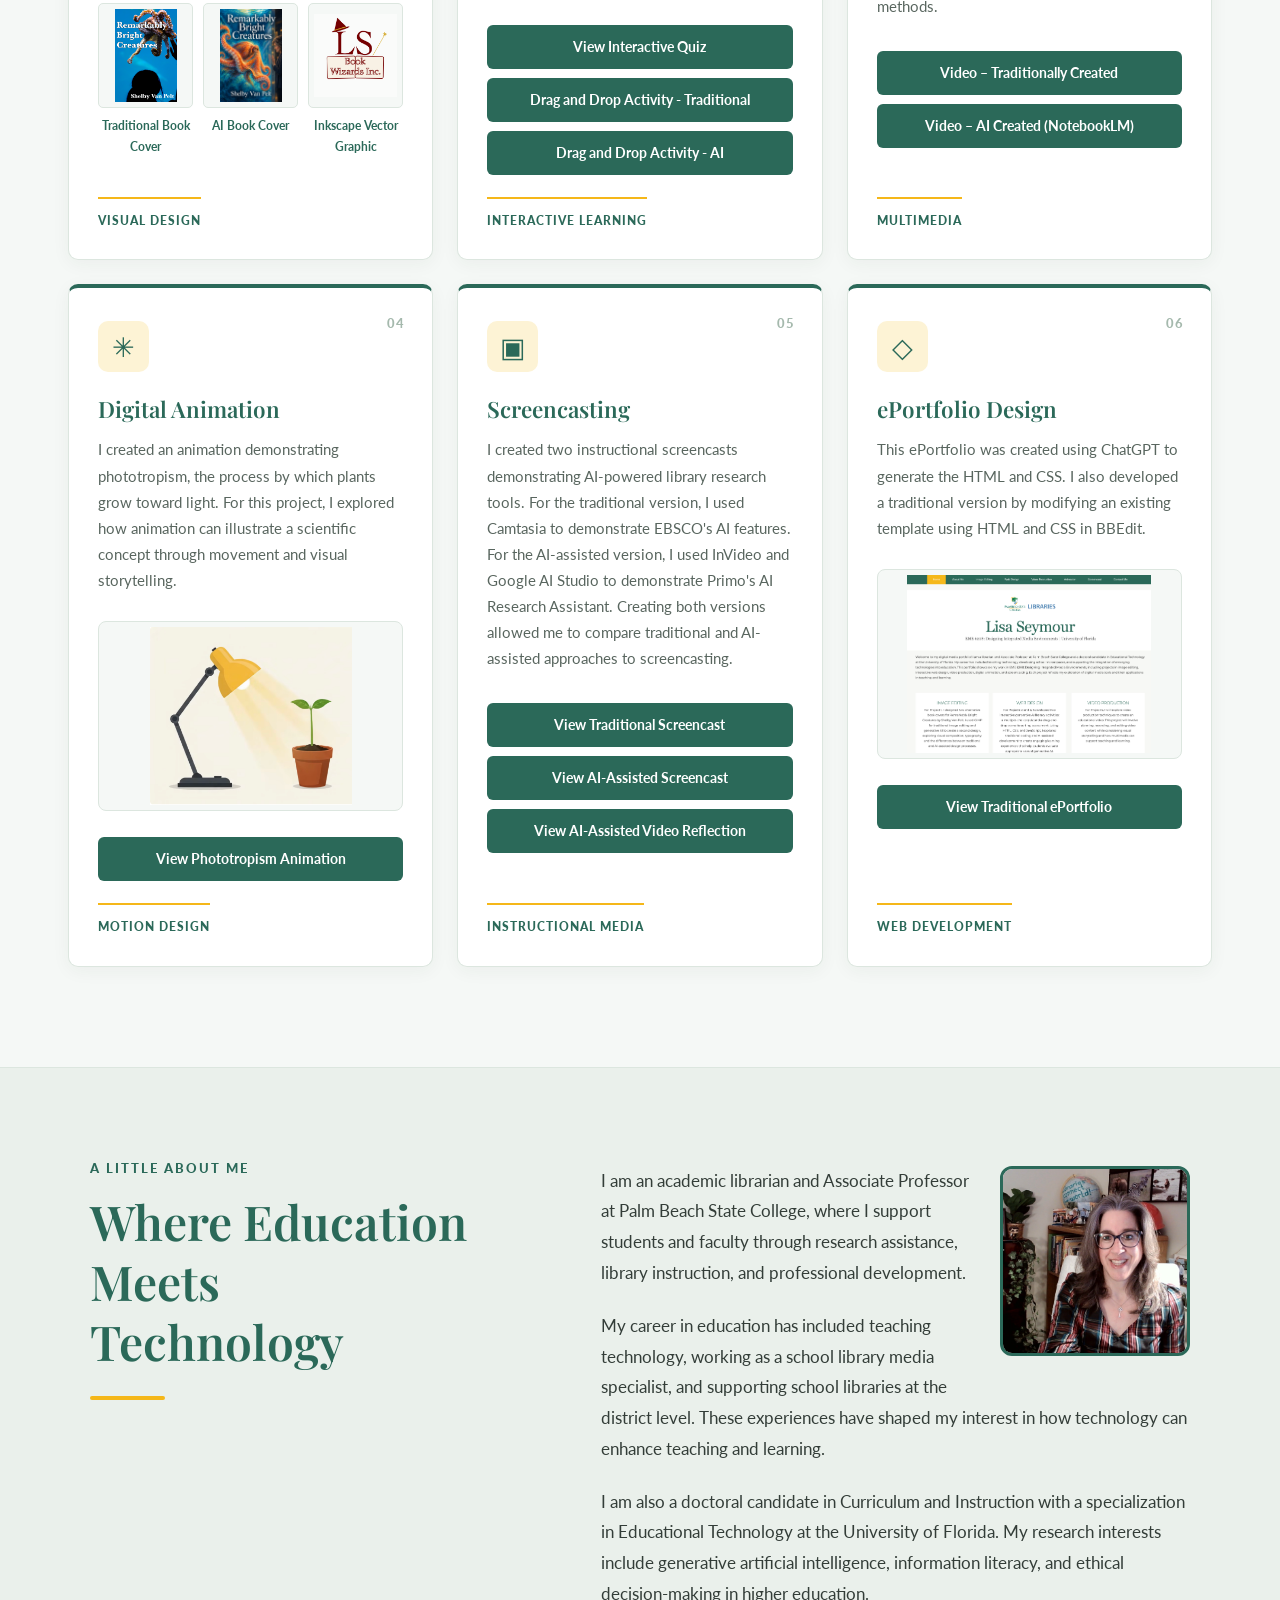
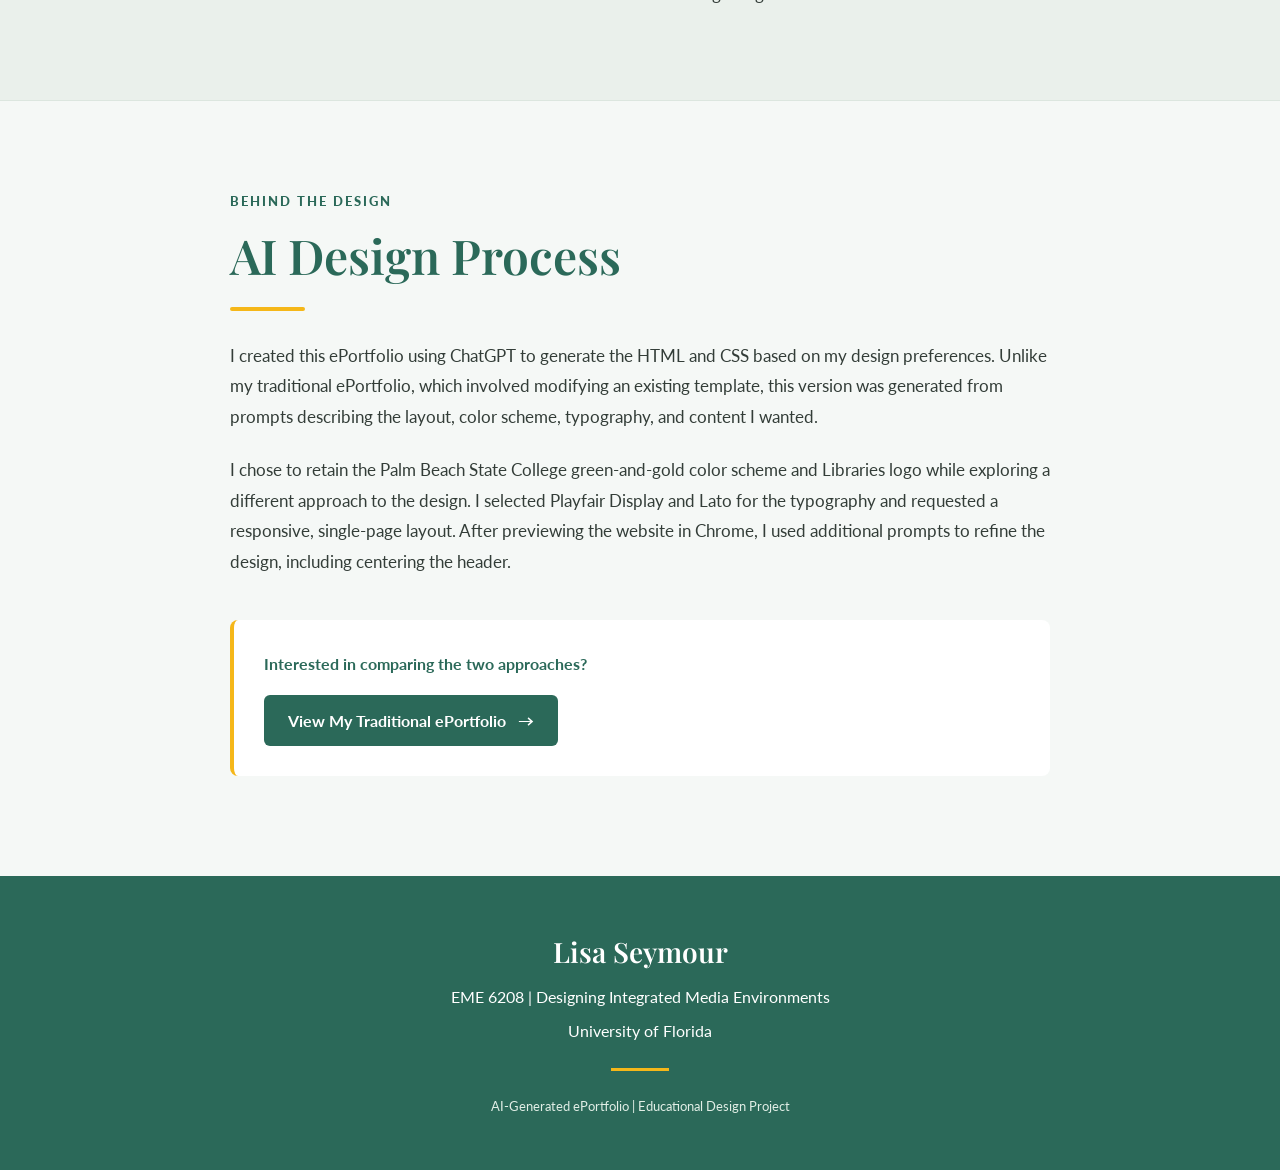
==== commit 888ea718: "Update ePortfolio with animation, screencasting projects, and reflection" ====
--- a/eportfolio/index.html
+++ b/eportfolio/index.html
@@ -200,15 +200,35 @@
           <span class="card-category">Multimedia</span>
         </article>
 
+        
         <article class="project-card">
           <div class="card-number">04</div>
           <div class="card-icon" aria-hidden="true">✳</div>
           <h3>Digital Animation</h3>
           <p>
-            Investigating how motion, timing, and visual
-            elements can support communication and make
-            learning more engaging.
+            I created an animation demonstrating phototropism,
+            the process by which plants grow toward light.
+            For this project, I explored how animation can
+            illustrate a scientific concept through movement
+            and visual storytelling.
           </p>
+
+          <a href="https://youtu.be/F1OTpsPE6Hk"
+             target="_blank" rel="noopener noreferrer"
+             class="project-preview-link">
+            <img src="phototropism.png"
+                 alt="Animation showing a plant growing toward a lamp"
+                 class="project-preview-image">
+          </a>
+
+          <div class="project-links">
+            <a href="https://youtu.be/F1OTpsPE6Hk"
+               target="_blank" rel="noopener noreferrer"
+               class="project-button">
+              View Phototropism Animation
+            </a>
+          </div>
+
           <span class="card-category">Motion Design</span>
         </article>
 
@@ -217,10 +237,36 @@
           <div class="card-icon" aria-hidden="true">▣</div>
           <h3>Screencasting</h3>
           <p>
-            Developing screen-based demonstrations and
-            tutorials to guide learners through digital
-            tools and research processes.
+            I created two instructional screencasts demonstrating
+            AI-powered library research tools. For the traditional
+            version, I used Camtasia to demonstrate EBSCO's AI
+            features. For the AI-assisted version, I used InVideo
+            and Google AI Studio to demonstrate Primo's AI
+            Research Assistant. Creating both versions allowed
+            me to compare traditional and AI-assisted approaches
+            to screencasting.
           </p>
+
+          <div class="project-links">
+            <a href="https://youtu.be/Oqzo3-3kQes"
+               target="_blank" rel="noopener noreferrer"
+               class="project-button">
+              View Traditional Screencast
+            </a>
+
+            <a href="https://youtu.be/P6d_p23tyeU"
+               target="_blank" rel="noopener noreferrer"
+               class="project-button">
+              View AI-Assisted Screencast
+            </a>
+
+            <button type="button"
+                    class="project-button"
+                    id="open-reflection">
+              View AI-Assisted Video Reflection
+            </button>
+          </div>
+
           <span class="card-category">Instructional Media</span>
         </article>
 
@@ -229,20 +275,28 @@
           <div class="card-icon" aria-hidden="true">◇</div>
           <h3>ePortfolio Design</h3>
           <p>
-           
-  This ePortfolio was created using ChatGPT to generate
-  the HTML and CSS. I also developed a traditional
-  version by modifying an existing template using
-  HTML and CSS in BBEdit.
-</p>
-          
-         <div class="project-links">
-  <a href="https://lisaseymour.github.io/designing-integrated-media/"
-     target="_blank" rel="noopener noreferrer"
-     class="project-button">
-    View Traditional ePortfolio
-  </a>
-</div>
+            This ePortfolio was created using ChatGPT to generate
+            the HTML and CSS. I also developed a traditional
+            version by modifying an existing template using
+            HTML and CSS in BBEdit.
+          </p>
+
+          <a href="https://lisaseymour.github.io/designing-integrated-media/"
+             target="_blank" rel="noopener noreferrer"
+             class="project-preview-link">
+            <img src="traditional_portfolio.png"
+                 alt="Screenshot of the traditional ePortfolio homepage"
+                 class="project-preview-image">
+          </a>
+
+          <div class="project-links">
+            <a href="https://lisaseymour.github.io/designing-integrated-media/"
+               target="_blank" rel="noopener noreferrer"
+               class="project-button">
+              View Traditional ePortfolio
+            </a>
+          </div>
+
           <span class="card-category">Web Development</span>
         </article>
 
@@ -359,5 +413,105 @@
   Back to Top ↑
 </a>
 
+<!-- AI-Assisted Video Reflection Pop-up -->
+
+<dialog id="reflection-dialog"
+        class="reflection-dialog"
+        aria-labelledby="reflection-title">
+
+  <div class="reflection-content">
+
+    <button type="button"
+            class="reflection-close"
+            id="close-reflection"
+            aria-label="Close reflection">
+      &times;
+    </button>
+
+    <p class="section-label">Screencasting Project</p>
+    <h2 id="reflection-title">
+      AI-Assisted Video Reflection
+    </h2>
+    <div class="gold-rule"></div>
+
+    <p>
+      For this assignment, I used InVideo through its integration
+      with ChatGPT to create an instructional screencast
+      demonstrating Primo's AI Research Assistant. I recorded
+      the screencast myself and used AI to generate the narration
+      and add visual effects. The biggest advantage I found was
+      AI-generated narration. When recording my own narration,
+      I often make mistakes or stumble over words, which means
+      having to rerecord sections until I get them right.
+      Using Google AI Studio eliminated those problems and
+      allowed me to generate a professional-sounding voiceover
+      from my script. I also liked being able to connect ChatGPT
+      directly to InVideo and describe the changes I wanted
+      rather than having to learn another editing interface.
+      I can see how these features could be useful for educators
+      who want to create instructional videos but have limited
+      experience with video editing software.
+    </p>
+
+    <p>
+      However, creating the video was much more difficult than
+      I expected. The free version of InVideo limited my ability
+      to generate narration, so I had to use Google AI Studio
+      instead. Generating the narration in five separate sections
+      resulted in noticeable differences in the voice. The five
+      recordings were also too short for the video, leaving long
+      stretches without any narration. This meant recreating the
+      narration as one continuous recording. Getting that
+      narration to match the actions on screen was particularly
+      frustrating. I spent considerable time adjusting the timing
+      because the narration frequently described something before
+      or after it appeared on screen. Even getting the pop-up text
+      to display with the correct background color took several
+      attempts. What surprised me most was how little time AI
+      actually saved. Although ChatGPT could make changes
+      directly in InVideo, I still needed to recognize problems
+      and explain how to correct them. For educators without video
+      editing experience, I think this could be frustrating rather
+      than helpful. While AI-assisted video editing has educational
+      potential, my experience showed that it still requires
+      technical knowledge and can be difficult to use effectively
+      without paying for a subscription.
+    </p>
+
+    <button type="button"
+            class="reflection-done"
+            id="done-reflection">
+      Close Reflection
+    </button>
+
+  </div>
+</dialog>
+
+<script>
+  const reflectionDialog =
+    document.getElementById('reflection-dialog');
+
+  document.getElementById('open-reflection')
+    .addEventListener('click', function () {
+      reflectionDialog.showModal();
+    });
+
+  document.getElementById('close-reflection')
+    .addEventListener('click', function () {
+      reflectionDialog.close();
+    });
+
+  document.getElementById('done-reflection')
+    .addEventListener('click', function () {
+      reflectionDialog.close();
+    });
+
+  reflectionDialog.addEventListener('click', function (event) {
+    if (event.target === reflectionDialog) {
+      reflectionDialog.close();
+    }
+  });
+</script>
+
 </body>
 </html>
--- a/eportfolio/style.css
+++ b/eportfolio/style.css
@@ -759,4 +759,149 @@
     font-size: 0.9rem;
     white-space: nowrap;
     gap: 6px;
-}+}
+
+/* ==========================================
+   PROJECT PREVIEW IMAGES
+   ========================================== */
+
+.project-preview-link {
+    display: block;
+    margin: 0 0 22px;
+    text-decoration: none;
+}
+
+.project-preview-image {
+    display: block;
+    width: 100%;
+    height: 190px;
+    object-fit: contain;
+    background-color: #F5F8F6;
+    border: 1px solid #DCE6DF;
+    border-radius: 8px;
+    padding: 5px;
+}
+
+.project-preview-link:hover .project-preview-image {
+    border-color: #F5B719;
+    box-shadow: 0 0 0 2px #F5B719;
+}
+
+.project-preview-link:focus-visible {
+    outline: 3px solid #568DB8;
+    outline-offset: 4px;
+}
+
+/* ==========================================
+   REFLECTION BUTTON
+   ========================================== */
+
+.project-links button.project-button {
+    width: 100%;
+    border: none;
+    cursor: pointer;
+    font-family: var(--body-font);
+    font-size: 0.88rem;
+    line-height: 1.7;
+}
+
+.project-links button.project-button:focus-visible {
+    outline: 3px solid var(--library-blue);
+    outline-offset: 3px;
+}
+
+/* ==========================================
+   AI-ASSISTED VIDEO REFLECTION POP-UP
+   ========================================== */
+
+.reflection-dialog {
+    width: min(90%, 760px);
+    max-height: 85vh;
+    padding: 0;
+    border: 3px solid var(--pbsc-green);
+    border-radius: 12px;
+    background-color: var(--white);
+    box-shadow: 0 12px 50px rgba(0, 0, 0, 0.25);
+    color: var(--text-dark);
+}
+
+.reflection-dialog::backdrop {
+    background-color: rgba(20, 40, 32, 0.65);
+}
+
+.reflection-content {
+    position: relative;
+    padding: 42px 45px;
+}
+
+.reflection-content h2 {
+    font-family: var(--serif-font);
+    color: var(--pbsc-green);
+    font-size: clamp(1.7rem, 3vw, 2.3rem);
+    margin-bottom: 20px;
+    padding-right: 30px;
+}
+
+.reflection-content .gold-rule {
+    margin-bottom: 28px;
+}
+
+.reflection-content p:not(.section-label) {
+    font-family: var(--body-font);
+    font-size: 1rem;
+    line-height: 1.85;
+    color: var(--text-dark);
+    margin-bottom: 22px;
+}
+
+.reflection-close {
+    position: absolute;
+    top: 15px;
+    right: 20px;
+    border: none;
+    background: transparent;
+    color: var(--pbsc-green);
+    font-size: 2rem;
+    line-height: 1;
+    cursor: pointer;
+}
+
+.reflection-close:hover {
+    color: #A66B00;
+}
+
+.reflection-done {
+    display: block;
+    margin: 30px auto 0;
+    padding: 12px 24px;
+    border: none;
+    border-radius: 6px;
+    background-color: var(--pbsc-green);
+    color: var(--white);
+    font-family: var(--body-font);
+    font-size: 0.95rem;
+    font-weight: 700;
+    cursor: pointer;
+}
+
+.reflection-done:hover {
+    background-color: var(--pbsc-gold);
+    color: var(--pbsc-green);
+}
+
+.reflection-close:focus-visible,
+.reflection-done:focus-visible {
+    outline: 3px solid var(--library-blue);
+    outline-offset: 4px;
+}
+
+@media (max-width: 600px) {
+    .reflection-dialog {
+        width: 94%;
+        max-height: 90vh;
+    }
+
+    .reflection-content {
+        padding: 32px 24px;
+    }
+}
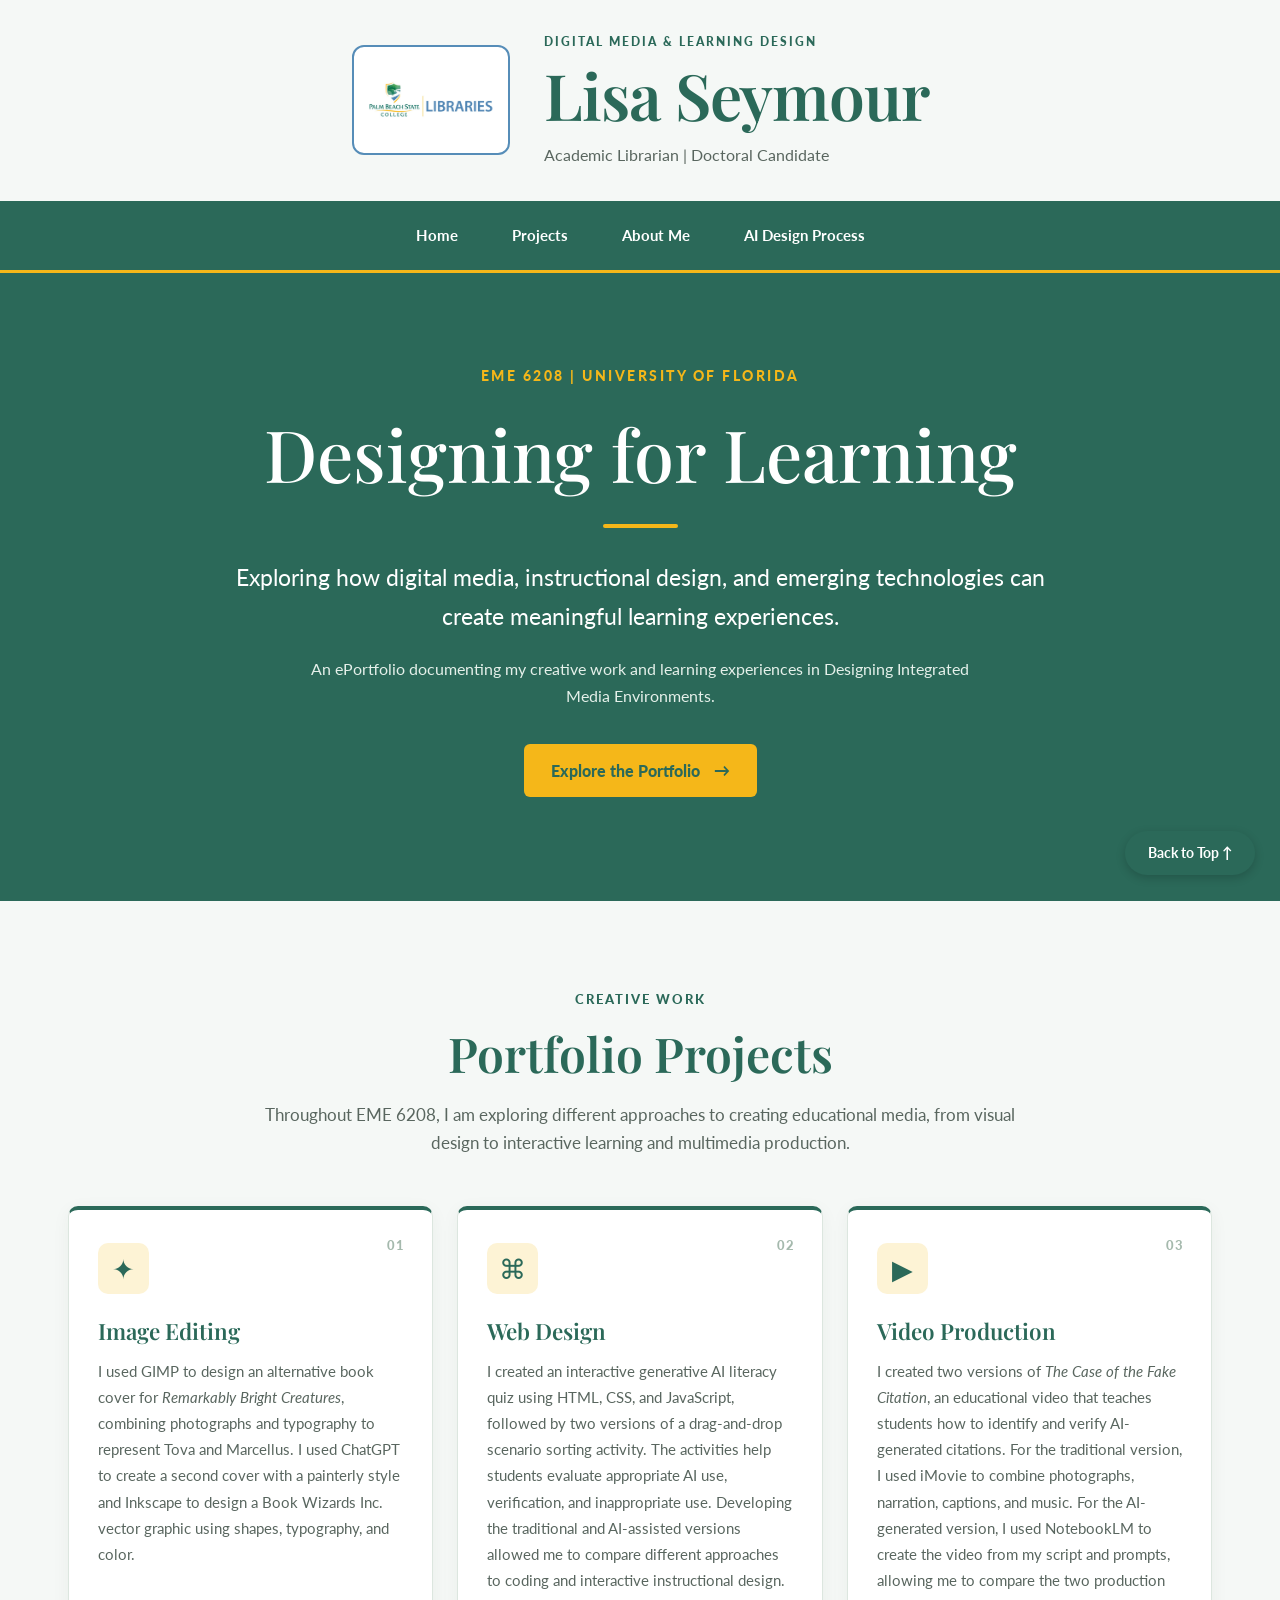
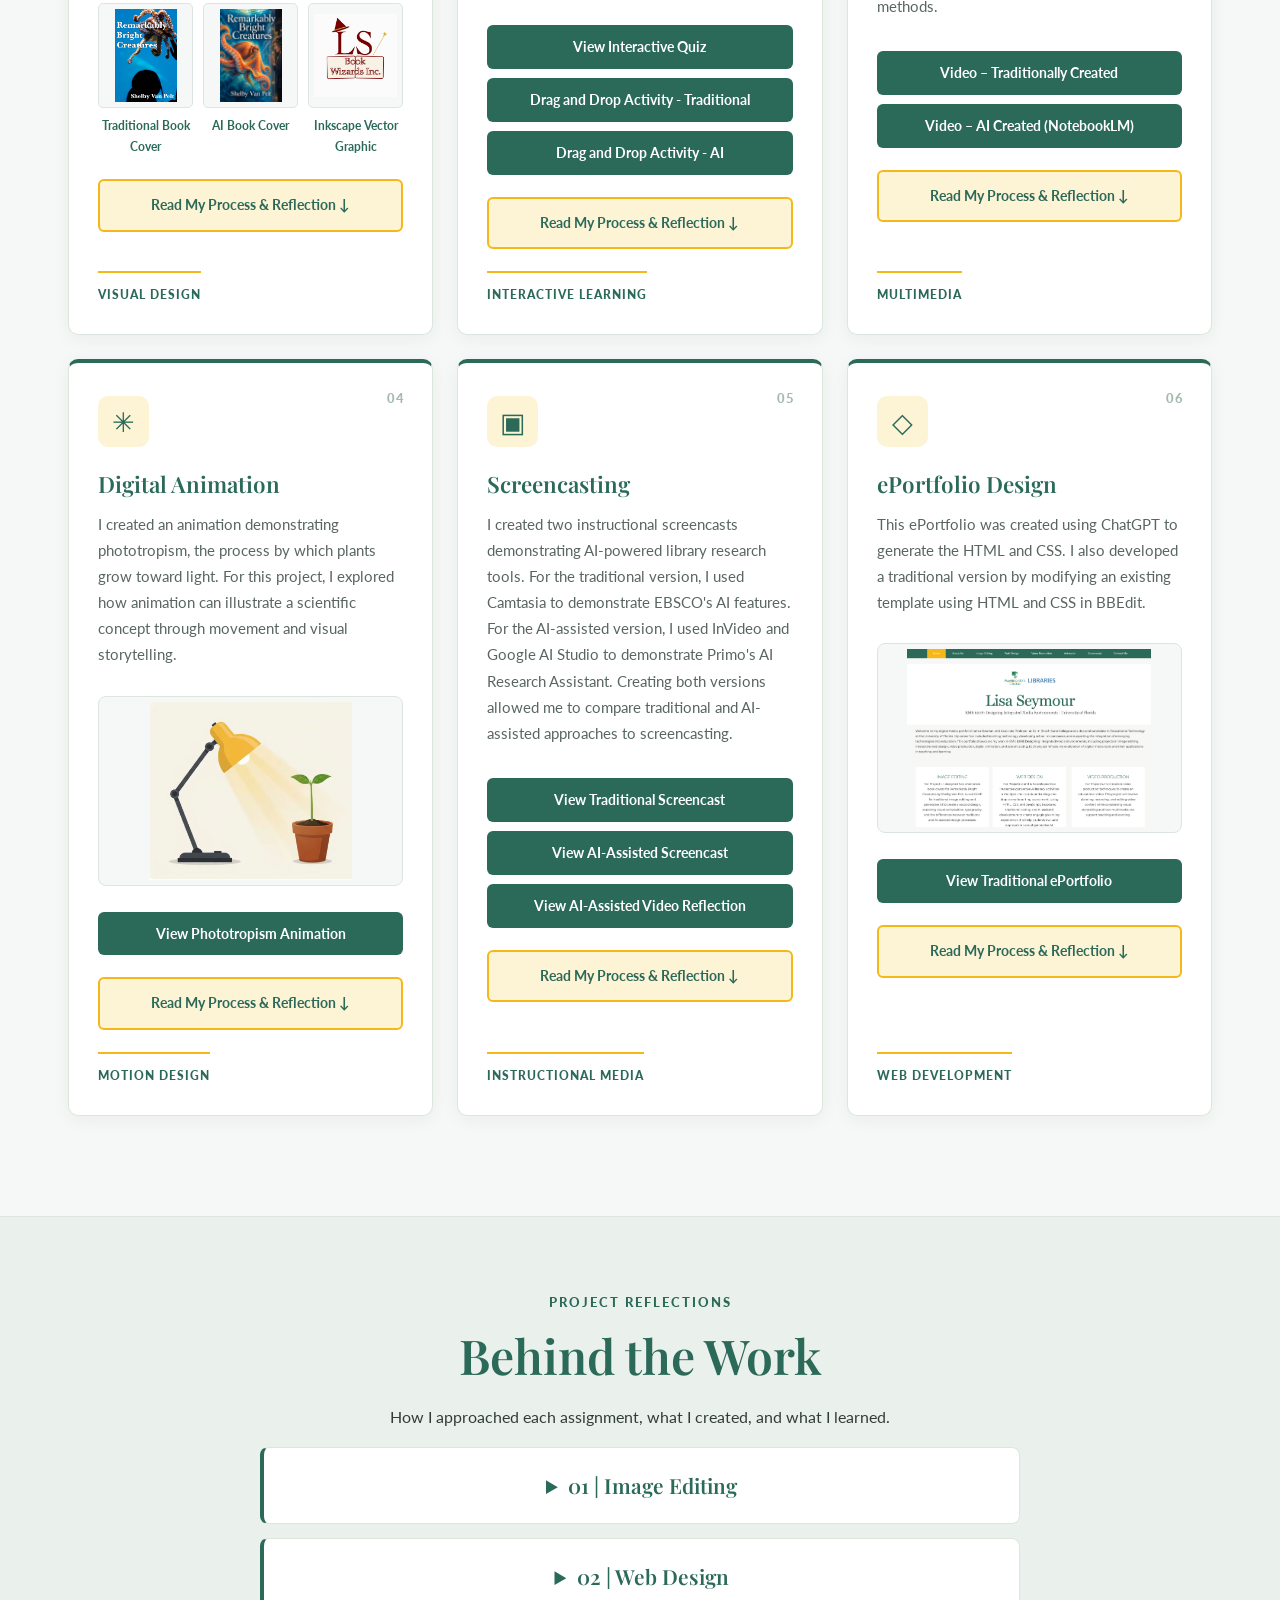
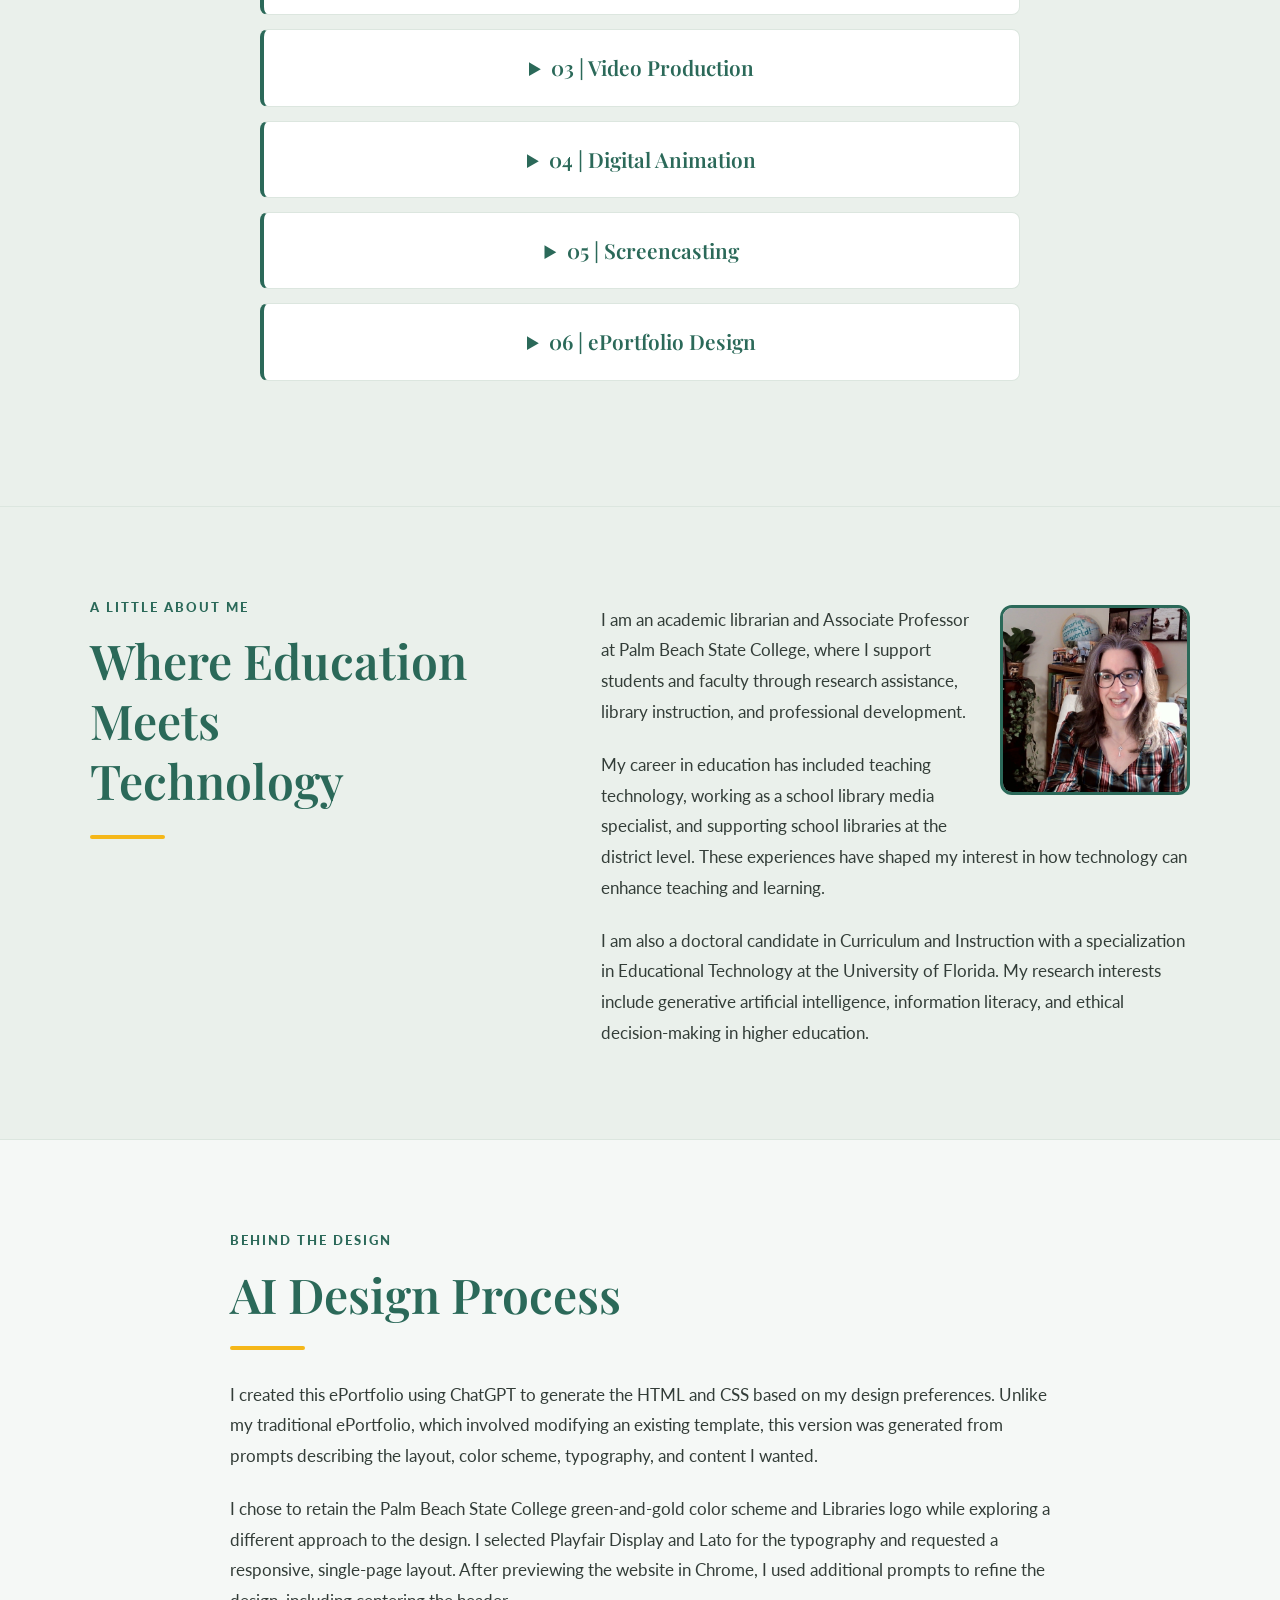
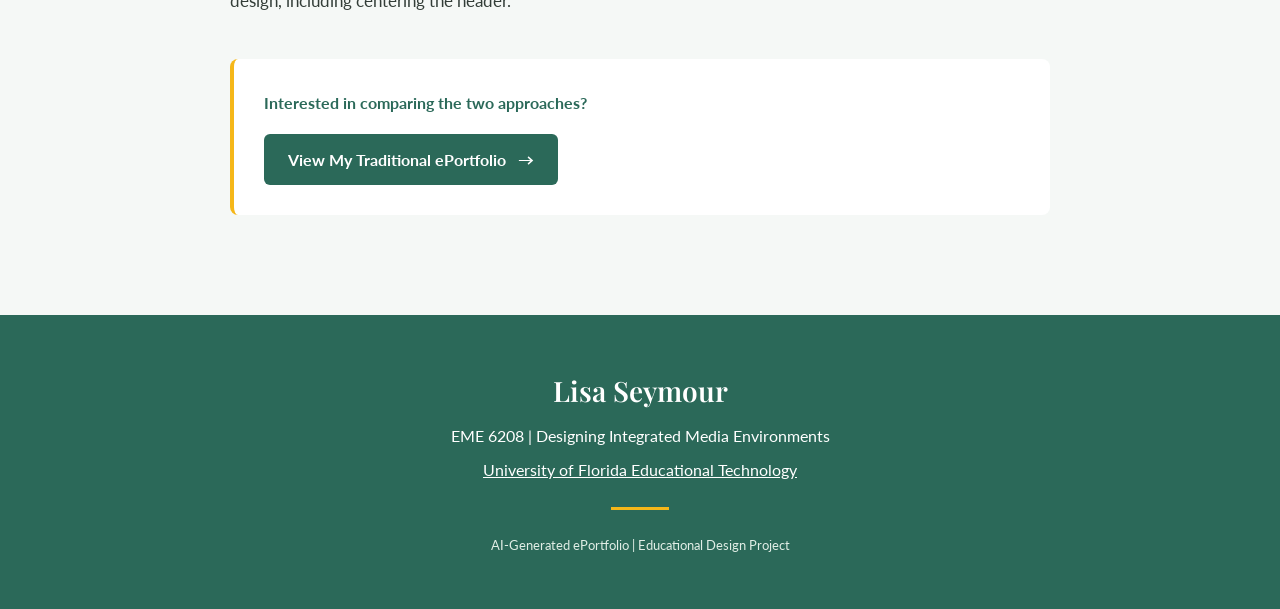
==== commit d95ac162: "updates to the portfolio files" ====
--- a/eportfolio/index.html
+++ b/eportfolio/index.html
@@ -303,6 +303,405 @@
       </div>
     </section>
 
+<!-- Expanded Project Details -->
+<section class="project-details-section"
+         aria-labelledby="project-details-title">
+
+  <div class="project-details-container">
+
+    <div class="section-heading">
+     
+<p class="section-label">Project Reflections</p>
+<h2 id="project-details-title">Behind the Work</h2>
+<p>
+  How I approached each assignment, what I created,
+  and what I learned.
+</p>
+
+    <!-- Project 1: Image Editing -->
+    <details class="project-detail">
+      <summary>01 | Image Editing</summary>
+      <div class="project-detail-content">
+
+        <p>
+          For the image editing projects, I created two alternative book covers for
+          <em>Remarkably Bright Creatures</em> by Shelby Van Pelt,
+          one using GIMP and the other using generative AI. I wanted
+          both covers to represent the relationship between Tova and
+          Marcellus, which I feel is the heart of the book. I had
+          never used GIMP before, and I found the learning curve
+          frustrating. Although GIMP gave me considerable control
+          over individual elements, I spent a lot of time figuring
+          out how to remove backgrounds, resize images, and work
+          with typography. I was happy with the finished cover,
+          but the process was more difficult than I expected.
+        </p>
+
+        <p>
+          Creating the AI-generated cover using ChatGPT was a
+          completely different experience. Instead of manipulating
+          individual elements, I described what I wanted and refined
+          my prompts based on the results. AI handled the composition
+          and typography well but sometimes struggled with details
+          I thought would be straightforward. Fixing one problem
+          occasionally created another. Although both approaches
+          involved trial and error, I preferred working with
+          generative AI because I could focus on what I wanted
+          the cover to look like rather than learning unfamiliar
+          editing tools. It also took considerably less time.
+        </p>
+
+        <p>
+          For the vector graphic, I used Inkscape to design a logo
+          for LS Book Wizards Inc., a fictitious personalized
+          book-selection service inspired by my love of Harry Potter
+          and connecting readers with books. I incorporated my
+          initials, a wizard hat, wand, and open book into the
+          design, experimenting with vector shapes, typography,
+          and colors. I wanted the finished logo to reflect my
+          identity as a librarian and the magic of finding
+          the right book.
+        </p>
+
+      </div>
+    </details>
+
+    <!-- Projects 2 and 3: Web Design -->
+    <details class="project-detail">
+      <summary>02 | Web Design</summary>
+      <div class="project-detail-content">
+
+        <p>
+        For the web design quiz assignment, I adapted an existing geography quiz to create my own Generative AI Literacy quiz that I could use in my library instruction. 
+          I wrote eight questions combining
+          basic AI knowledge with scenarios that ask students to
+          apply what they know. Using BBEdit and ChatGPT, I modified
+          the HTML and JavaScript to replace the questions, update
+          the answer feedback, and remove the Cheat Mode option.
+          I also used CSS to incorporate PBSC's colors and improve
+          the formatting. I hadn't worked with JavaScript or CSS
+          before, so this project helped me understand how the
+          different files work together to create an interactive
+          learning object.
+        </p>
+
+        <p>
+        For the drag-and-drop web design assignment, I created two versions of a drag-and-drop
+          activity in which students sort AI literacy scenarios
+          into three categories: Appropriate AI Use, Verify Before
+          Using, and Inappropriate AI Use. For the traditional
+          version, I modified existing HTML and CSS code, which
+          was tedious and sometimes frustrating. Finding the
+          correct lines to change was often harder than making
+          the changes themselves. For the AI-assisted version,
+          I used ChatGPT to generate the code and revised my prompts
+          until the activity looked and worked the way I wanted.
+        </p>
+
+        <p>
+          The traditional version took several hours, while the
+          AI-assisted version took about 20 minutes. I preferred
+          the AI approach because I could focus on designing the
+          activity rather than searching through code. However,
+          working with the code traditionally gave me a better
+          understanding of HTML and CSS. I learned that AI can
+          make creating interactive learning objects much easier,
+          but understanding how the code works is still important.
+        </p>
+
+      </div>
+    </details>
+
+    <!-- Video Production -->
+    <details class="project-detail">
+      <summary>03 | Video Production</summary>
+      <div class="project-detail-content">
+
+        <p>
+          For the video production projects, I created two versions of
+          <em>The Case of the Fake Citation</em>, an educational
+          video teaching students how to identify and verify
+          AI-generated citations. I wanted the videos to have
+          a playful, old-fashioned detective theme while explaining
+          how students can check article titles, authors, journals,
+          and DOIs. I used iMovie for the traditional version and
+          NotebookLM for the AI-generated version, keeping the
+          same topic so I could compare the two production methods.
+        </p>
+
+        <p>
+          For the traditional version, I wrote the script, recorded
+          the narration, found photographs, and used iMovie to
+          arrange everything. I experimented with the Ken Burns
+          effect, transitions, captions, and background music,
+          spending considerable time synchronizing the narration
+          with the images. Although I was familiar with iMovie,
+          I learned how to work with multiple audio tracks and
+          adjust the timing of individual elements. The entire
+          process took approximately five hours, but I enjoyed
+          having control over how the video looked and sounded.
+        </p>
+
+        <p>
+          For the AI-generated version, I uploaded my script to
+          NotebookLM and used ChatGPT to help develop the prompts.
+          NotebookLM generated the narration and visuals in minutes,
+          but getting the video I wanted was more difficult. My
+          first attempt was too long, and the second lost some
+          of the detective elements I wanted. Although AI was
+          considerably faster, I preferred working with iMovie
+          because I could make individual adjustments rather than
+          regenerate the video and hope for better results. This
+          project showed me that AI can be useful for creating
+          instructional videos quickly, but producing a video
+          that matches my vision sometimes requires more control
+          than AI tools provide.
+        </p>
+
+        <div class="project-video-grid">
+
+          <div class="project-video">
+            <h4>Traditionally Created: iMovie</h4>
+            <div class="video-frame">
+              <iframe
+                src="https://www.youtube.com/embed/gQKt2Cko8yQ"
+                title="The Case of the Fake Citation - iMovie Version"
+                loading="lazy"
+                allow="accelerometer; autoplay; clipboard-write; encrypted-media; gyroscope; picture-in-picture; web-share"
+                referrerpolicy="strict-origin-when-cross-origin"
+                allowfullscreen>
+              </iframe>
+            </div>
+          </div>
+
+          <div class="project-video">
+            <h4>AI-Generated: NotebookLM</h4>
+            <div class="video-frame">
+              <iframe
+                src="https://www.youtube.com/embed/zYoEh9pYAro"
+                title="The Case of the Fake Citation - NotebookLM Version"
+                loading="lazy"
+                allow="accelerometer; autoplay; clipboard-write; encrypted-media; gyroscope; picture-in-picture; web-share"
+                referrerpolicy="strict-origin-when-cross-origin"
+                allowfullscreen>
+              </iframe>
+            </div>
+          </div>
+
+        </div>
+
+      </div>
+    </details>
+
+    <!-- Digital Animation -->
+    <details class="project-detail">
+      <summary>04 | Digital Animation</summary>
+      <div class="project-detail-content">
+
+        <p>
+          For the digital animation project,, I created a 14-second educational animation
+          demonstrating phototropism, the process by which plants
+          grow toward a light source. I used ChatGPT to help select
+          the scientific concept, develop the storyboard and
+          narration, and write a detailed prompt for Google Flow
+          using Omni 1.2 Flash. I chose phototropism because I
+          wanted to illustrate a scientific process where the
+          movement itself would help explain the concept.
+        </p>
+
+        <p>
+          I wanted the animation to show a seedling gradually
+          growing toward a stationary lamp rather than simply
+          bending or tilting toward it. My prompt specified how
+          the light rays should fade into view, how the plant's
+          stem should elongate and curve toward the light, and
+          when the narration and text should appear. I also
+          included a visual explanation of how greater cell growth
+          on the shaded side causes the plant to bend toward the
+          light. I was able to generate the entire animation in
+          one attempt, including the narration, movement, and
+          transitions, without needing to make additional edits
+          in a traditional video editor.
+        </p>
+
+        <p>
+          Because I was illustrating a scientific concept, accuracy
+          was particularly important. I used Khan Academy resources
+          to learn about phototropism and checked the finished
+          animation to make sure the plant's movement accurately
+          represented the process. This project showed me how a
+          detailed AI prompt can control multiple animation
+          elements while creating an educational video that would
+          have been considerably more difficult for me to produce
+          using traditional animation tools.
+        </p>
+
+        <div class="project-video-grid">
+          <div class="project-video">
+            <h4>Phototropism Animation</h4>
+            <div class="video-frame">
+              <iframe
+                src="https://www.youtube.com/embed/F1OTpsPE6Hk"
+                title="Phototropism Educational Animation"
+                loading="lazy"
+                allow="accelerometer; autoplay; clipboard-write; encrypted-media; gyroscope; picture-in-picture; web-share"
+                referrerpolicy="strict-origin-when-cross-origin"
+                allowfullscreen>
+              </iframe>
+            </div>
+          </div>
+        </div>
+
+      </div>
+    </details>
+
+    <!-- Screencasting -->
+    <details class="project-detail">
+      <summary>05 | Screencasting</summary>
+      <div class="project-detail-content">
+
+        <p>
+          For the screencasting projects, I created two instructional
+          videos demonstrating AI features in library research tools.
+          For the traditional version, I used Camtasia to create a
+          screencast introducing students to EBSCO's AI features.
+          For the AI-assisted version, I used InVideo to demonstrate
+          Primo's AI Research Assistant. Both videos were designed
+          to help students understand how to use these tools when
+          conducting research.
+        </p>
+
+        <p>
+          I preferred working with Camtasia because I had much more
+          control over the editing process. I could adjust the timing
+          of the narration, add zoom effects to highlight important
+          features, and use mouse-click indicators to help students
+          follow along with the demonstration. Although getting
+          everything synchronized took time, I liked being able
+          to make individual adjustments until the video looked
+          and sounded the way I wanted.
+        </p>
+
+        <p>
+          For the AI-assisted version, I recorded the screencast
+          myself and used ChatGPT's integration with InVideo to
+          help with editing. I also used Google AI Studio to
+          generate the narration because of the limitations of
+          InVideo's free version. While I liked how easy it was
+          to generate a professional-sounding narration without
+          recording mistakes, getting the narration synchronized
+          with the video was particularly frustrating. Creating
+          the narration in separate sections also left long
+          stretches without narration, so I eventually recreated
+          it as one continuous recording. Even making relatively
+          small editing changes sometimes took several attempts.
+        </p>
+
+        <p>
+          I was completely surprised that using AI didn't save me
+          any time at all. Although AI-assisted editing has potential,
+          I found that it still required considerable technical
+          knowledge and was difficult to use effectively without
+          paying for a subscription. For this project, I preferred
+          Camtasia because it gave me the control I needed to create
+          an instructional screencast that matched what I wanted.
+        </p>
+
+        <div class="project-video-grid">
+
+          <div class="project-video">
+            <h4>Traditional Screencast: Camtasia</h4>
+            <div class="video-frame">
+              <iframe
+                src="https://www.youtube.com/embed/Oqzo3-3kQes"
+                title="EBSCO AI Features - Camtasia Screencast"
+                loading="lazy"
+                allow="accelerometer; autoplay; clipboard-write; encrypted-media; gyroscope; picture-in-picture; web-share"
+                referrerpolicy="strict-origin-when-cross-origin"
+                allowfullscreen>
+              </iframe>
+            </div>
+          </div>
+
+          <div class="project-video">
+            <h4>AI-Assisted Screencast: InVideo</h4>
+            <div class="video-frame">
+              <iframe
+                src="https://www.youtube.com/embed/P6d_p23tyeU"
+                title="Primo AI Research Assistant - InVideo Screencast"
+                loading="lazy"
+                allow="accelerometer; autoplay; clipboard-write; encrypted-media; gyroscope; picture-in-picture; web-share"
+                referrerpolicy="strict-origin-when-cross-origin"
+                allowfullscreen>
+              </iframe>
+            </div>
+          </div>
+
+        </div>
+
+      </div>
+    </details>
+
+    <!-- ePortfolio Design -->
+    <details class="project-detail">
+      <summary>06 | ePortfolio Design</summary>
+      <div class="project-detail-content">
+
+        <p>
+          For the ePortfolio design projects, I created two versions of my ePortfolio,
+          one by modifying an existing HTML and CSS template and
+          the other using ChatGPT to generate the code from scratch.
+          I wanted both websites to reflect my professional identity
+          as an academic librarian, so I incorporated the Palm Beach
+          State College Libraries logo and PBSC's green-and-gold
+          color scheme while creating two distinctly different
+          designs.
+        </p>
+
+        <p>
+          For the traditional version, I used BBEdit to customize
+          the template, modifying the navigation, fonts, colors,
+          and page layouts. I created separate pages for my
+          projects and adjusted the CSS to make the homepage more
+          consistent. The process involved considerable trial
+          and error, particularly when changes to the HTML or CSS
+          affected elements I hadn't intended to change. Although
+          I used ChatGPT to help troubleshoot problems, I still
+          needed to locate and modify the code myself. Working
+          through these issues helped me better understand how
+          HTML and CSS work together.
+        </p>
+
+        <p>
+          For the AI-created version, I used ChatGPT to generate
+          the HTML and CSS based on my design preferences. I chose
+          a more modern, single-page layout with different typography
+          while retaining the PBSC branding. I copied the generated
+          code into BBEdit and continued using it to make adjustments
+          as I refined the website, previewing the changes in Chrome.
+          I found this approach much easier because I could describe
+          the changes I wanted rather than spending time locating
+          and modifying individual lines of code. However, I still
+          needed to test the website, identify problems, and make
+          revisions. I preferred the AI-created version because it
+          gave me more creative control over the design, but both
+          experiences reinforced the importance of understanding
+          how HTML and CSS work together.
+        </p>
+
+        <p class="project-detail-link">
+          <a href="https://lisaseymour.github.io/designing-integrated-media/"
+             target="_blank" rel="noopener noreferrer">
+            View My Traditionally Created ePortfolio
+          </a>
+        </p>
+
+      </div>
+    </details>
+
+  </div>
+</section>
+
     <!-- About section -->
     <section class="about-section" id="about"
              aria-labelledby="about-title">
@@ -400,7 +799,16 @@
   <footer class="site-footer">
     <p class="footer-name">Lisa Seymour</p>
     <p>EME 6208 | Designing Integrated Media Environments</p>
-    <p>University of Florida</p>
+    
+<p>
+  <a href="https://education.ufl.edu/educational-technology/"
+     target="_blank"
+     rel="noopener noreferrer"
+     style="color: #FFFFFF; text-decoration: underline;">
+    University of Florida Educational Technology
+  </a>
+</p>
+
 
     <div class="footer-rule"></div>
 
@@ -513,5 +921,37 @@
   });
 </script>
 
+<script>
+  // Connect each project card to its expanded description
+  const projectCards = document.querySelectorAll('.project-card');
+  const projectDetails = document.querySelectorAll('.project-detail');
+
+  projectCards.forEach(function(card, index) {
+    const detail = projectDetails[index];
+    if (!detail) return;
+
+    // Give each expanded section a destination
+    detail.id = 'project-detail-' + (index + 1);
+
+    // Create the button
+    const link = document.createElement('a');
+    link.href = '#' + detail.id;
+    link.className = 'explore-project';
+    link.textContent = 'Read My Process & Reflection ↓';
+
+    // Open the matching description when clicked
+    link.addEventListener('click', function() {
+      detail.open = true;
+    });
+
+    // Place the button above the category label
+    const category = card.querySelector('.card-category');
+
+    if (category) {
+      card.insertBefore(link, category);
+    }
+  });
+</script>
+
 </body>
 </html>
--- a/eportfolio/style.css
+++ b/eportfolio/style.css
@@ -905,3 +905,191 @@
         padding: 32px 24px;
     }
 }
+
+/* ==========================================
+   EXPANDED PROJECT DETAILS
+   ========================================== */
+
+.project-details-section {
+    background-color: #EAF0EB;
+    border-top: 1px solid var(--border-light);
+    padding: 75px 28px 90px;
+}
+
+.project-details-container {
+    max-width: 1000px;
+    margin: 0 auto;
+}
+
+.project-details-section .section-heading {
+    margin-bottom: 35px;
+}
+
+/* Individual expandable projects */
+
+.project-detail {
+    margin-bottom: 14px;
+    background-color: #FFFFFF;
+    border: 1px solid var(--border-light);
+    border-left: 4px solid var(--pbsc-green);
+    border-radius: 8px;
+    overflow: hidden;
+}
+
+.project-detail summary {
+    padding: 20px 25px;
+    color: var(--pbsc-green);
+    font-family: var(--serif-font);
+    font-size: 1.3rem;
+    font-weight: 600;
+    cursor: pointer;
+    transition: background-color 0.2s ease;
+}
+
+.project-detail summary:hover {
+    background-color: #FDF3D5;
+}
+
+.project-detail summary:focus-visible {
+    outline: 3px solid var(--library-blue);
+    outline-offset: -3px;
+}
+
+.project-detail[open] summary {
+    background-color: #F5F8F6;
+    border-bottom: 2px solid var(--pbsc-gold);
+}
+
+/* Expanded description content */
+
+.project-detail-content {
+    padding: 30px 35px 35px;
+}
+
+.project-detail-content p {
+    color: var(--text-dark);
+    font-family: var(--body-font);
+    font-size: 1rem;
+    line-height: 1.85;
+    margin-bottom: 22px;
+}
+
+.project-detail-content p:last-child {
+    margin-bottom: 0;
+}
+
+/* Embedded YouTube videos */
+
+.project-video-grid {
+    display: grid;
+    grid-template-columns: repeat(2, minmax(0, 1fr));
+    gap: 25px;
+    margin-top: 35px;
+}
+
+.project-video h4 {
+    color: var(--pbsc-green);
+    font-family: var(--body-font);
+    font-size: 1rem;
+    font-weight: 700;
+    margin: 0 0 12px;
+}
+
+.video-frame {
+    position: relative;
+    width: 100%;
+    aspect-ratio: 16 / 9;
+    background-color: #000000;
+    border-radius: 8px;
+    overflow: hidden;
+}
+
+.video-frame iframe {
+    display: block;
+    width: 100%;
+    height: 100%;
+    border: 0;
+}
+
+/* Additional project links */
+
+.project-detail-link a {
+    display: inline-block;
+    padding: 11px 20px;
+    background-color: var(--pbsc-green);
+    color: #FFFFFF;
+    text-decoration: none;
+    border-radius: 6px;
+    font-weight: 700;
+}
+
+.project-detail-link a:hover {
+    background-color: var(--pbsc-gold);
+    color: var(--pbsc-green);
+}
+
+/* Mobile layout */
+
+@media (max-width: 700px) {
+    .project-details-section {
+        padding: 55px 20px 70px;
+    }
+
+    .project-detail summary {
+        padding: 17px 18px;
+        font-size: 1.1rem;
+    }
+
+    .project-detail-content {
+        padding: 25px 20px;
+    }
+
+    .project-video-grid {
+        grid-template-columns: 1fr;
+        gap: 28px;
+    }
+}
+
+/* Read My Process & Reflection buttons */
+
+.explore-project {
+    display: block;
+    margin: 0 0 22px;
+    padding: 12px 16px;
+    background-color: #FDF3D5;
+    color: #2B6959;
+    border: 2px solid #F5B719;
+    border-radius: 6px;
+    text-align: center;
+    text-decoration: none;
+    font-family: 'Lato', Arial, sans-serif;
+    font-size: 0.9rem;
+    font-weight: 700;
+    transition: background-color 0.2s ease;
+}
+
+.explore-project:hover {
+    background-color: #F5B719;
+}
+
+.explore-project:focus-visible {
+    outline: 3px solid #568DB8;
+    outline-offset: 3px;
+}
+
+.project-detail {
+    scroll-margin-top: 25px;
+}
+/* Center the single phototropism animation video */
+
+.project-detail-content .project-video-grid:has(> .project-video:only-child) {
+    grid-template-columns: minmax(0, 1fr);
+    max-width: 480px;
+    margin-left: auto;
+    margin-right: auto;
+}
+/* Left-align text in expanded project reflections */
+
+.project-detail-content p {
+    text-align: left;
+}
